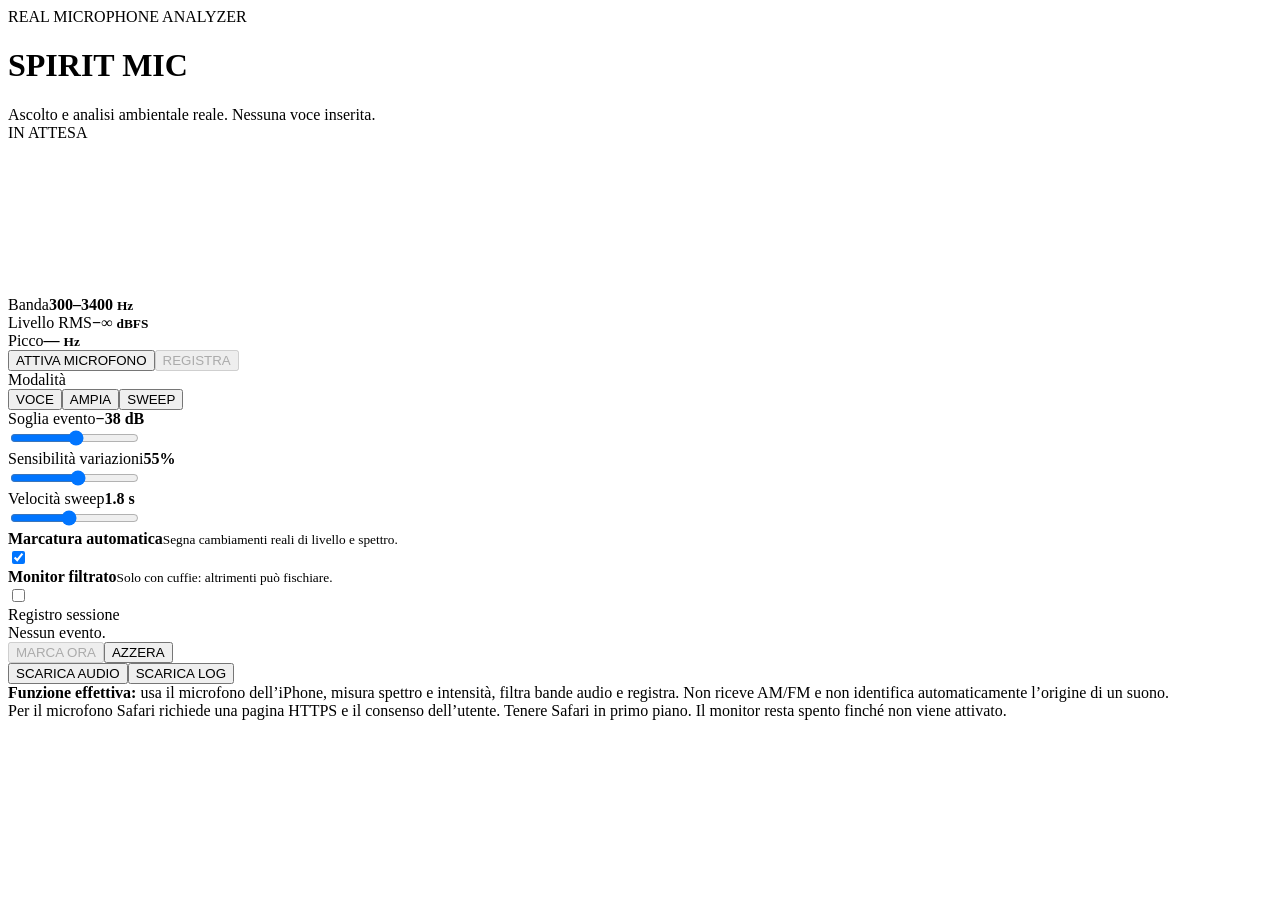
==== index.html @ 6d48c419 "Add complete MySpiritMic interface" ====
<!doctype html>
<html lang="it">
<head>
<meta charset="utf-8">
<meta name="viewport" content="width=device-width,initial-scale=1,viewport-fit=cover,user-scalable=no">
<meta name="theme-color" content="#05080c">
<meta name="apple-mobile-web-app-capable" content="yes">
<meta name="apple-mobile-web-app-status-bar-style" content="black-translucent">
<meta name="apple-mobile-web-app-title" content="MySpiritMic">
<link rel="manifest" href="manifest.webmanifest">
<title>Spirit Mic — Analisi audio reale</title>
<link rel="stylesheet" href="style.css">
</head>
<body>
<div class="app">
<header><div><div class="eyebrow">REAL MICROPHONE ANALYZER</div><h1>SPIRIT MIC</h1><div class="sub">Ascolto e analisi ambientale reale. Nessuna voce inserita.</div></div><div id="status" class="status"><span class="dot"></span><span id="statusText">IN ATTESA</span></div></header>

<section class="card">
<canvas id="spectrum"></canvas><canvas id="wave"></canvas>
<div class="hud">
<div class="metric"><span>Banda</span><strong id="band">300–3400 <small>Hz</small></strong></div>
<div class="metric"><span>Livello RMS</span><strong id="db">−∞ <small>dBFS</small></strong><div class="meter"><i id="bar"></i></div></div>
<div class="metric"><span>Picco</span><strong id="peak">— <small>Hz</small></strong></div>
</div>
<div class="buttons"><button id="start" class="btn">ATTIVA MICROFONO</button><button id="record" class="btn record" disabled>REGISTRA</button></div>
</section>

<section class="card">
<div class="title">Modalità</div>
<div id="modes" class="seg"><button data-mode="voice" class="active">VOCE</button><button data-mode="wide">AMPIA</button><button data-mode="sweep">SWEEP</button></div>
<div class="control"><div class="control-head"><span>Soglia evento</span><b id="thresholdLabel">−38 dB</b></div><input id="threshold" type="range" min="-65" max="-12" value="-38"></div>
<div class="control"><div class="control-head"><span>Sensibilità variazioni</span><b id="sensitivityLabel">55%</b></div><input id="sensitivity" type="range" min="10" max="95" value="55"></div>
<div id="sweepControl" class="control hidden"><div class="control-head"><span>Velocità sweep</span><b id="sweepLabel">1.8 s</b></div><input id="sweepSpeed" type="range" min="4" max="35" value="18"></div>
<div class="row"><div class="copy"><b>Marcatura automatica</b><small>Segna cambiamenti reali di livello e spettro.</small></div><label class="switch"><input id="autoMark" type="checkbox" checked><span class="slider"></span></label></div>
<div class="row"><div class="copy"><b>Monitor filtrato</b><small>Solo con cuffie: altrimenti può fischiare.</small></div><label class="switch"><input id="monitor" type="checkbox"><span class="slider"></span></label></div>
</section>

<section class="card">
<div class="title">Registro sessione</div><div id="events" class="events"><div class="empty">Nessun evento.</div></div>
<div class="downloads"><button id="mark" class="btn secondary" disabled>MARCA ORA</button><button id="clear" class="btn secondary">AZZERA</button></div>
<div id="downloads" class="downloads hidden"><button id="saveAudio" class="btn secondary">SCARICA AUDIO</button><button id="saveLog" class="btn secondary">SCARICA LOG</button></div>
</section>

<section class="card"><div class="note"><b>Funzione effettiva:</b> usa il microfono dell’iPhone, misura spettro e intensità, filtra bande audio e registra. Non riceve AM/FM e non identifica automaticamente l’origine di un suono.</div><div class="tech">Per il microfono Safari richiede una pagina HTTPS e il consenso dell’utente. Tenere Safari in primo piano. Il monitor resta spento finché non viene attivato.</div></section>
</div>
<script src="app.js" defer></script>
</body></html>
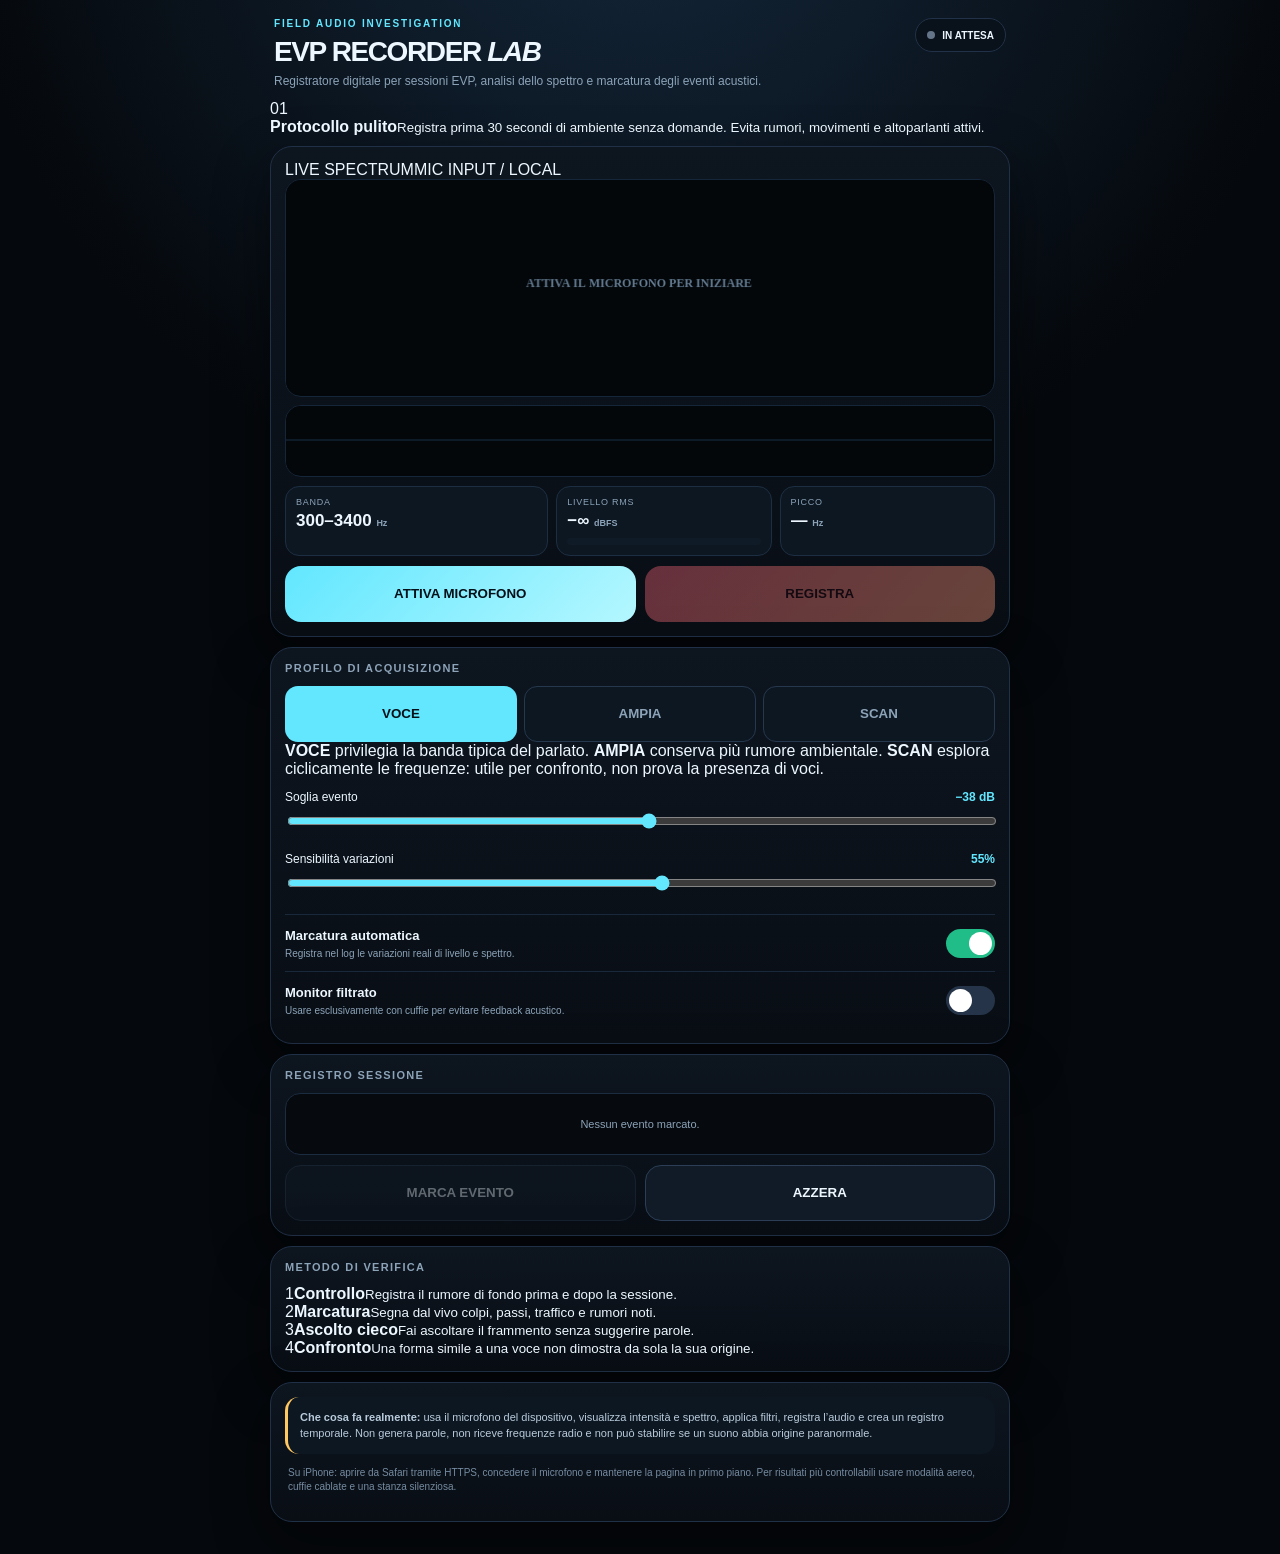
==== commit 0e0c6ae3: "Release EVP Recorder Lab v1.2" ====
--- a/index.html
+++ b/index.html
@@ -6,16 +6,24 @@
 <meta name="theme-color" content="#05080c">
 <meta name="apple-mobile-web-app-capable" content="yes">
 <meta name="apple-mobile-web-app-status-bar-style" content="black-translucent">
-<meta name="apple-mobile-web-app-title" content="MySpiritMic">
+<meta name="apple-mobile-web-app-title" content="EVP Recorder">
 <link rel="manifest" href="manifest.webmanifest">
-<title>Spirit Mic — Analisi audio reale</title>
+<title>EVP Recorder Lab — Registrazione e analisi audio</title>
 <link rel="stylesheet" href="style.css">
 </head>
 <body>
 <div class="app">
-<header><div><div class="eyebrow">REAL MICROPHONE ANALYZER</div><h1>SPIRIT MIC</h1><div class="sub">Ascolto e analisi ambientale reale. Nessuna voce inserita.</div></div><div id="status" class="status"><span class="dot"></span><span id="statusText">IN ATTESA</span></div></header>
+<header>
+  <div><div class="eyebrow">FIELD AUDIO INVESTIGATION</div><h1>EVP RECORDER <em>LAB</em></h1><div class="sub">Registratore digitale per sessioni EVP, analisi dello spettro e marcatura degli eventi acustici.</div></div>
+  <div id="status" class="status"><span class="dot"></span><span id="statusText">IN ATTESA</span></div>
+</header>
 
-<section class="card">
+<section class="protocol">
+  <span class="protocol-index">01</span><div><b>Protocollo pulito</b><small>Registra prima 30 secondi di ambiente senza domande. Evita rumori, movimenti e altoparlanti attivi.</small></div>
+</section>
+
+<section class="card recorder-card">
+<div class="screen-label"><span>LIVE SPECTRUM</span><span>MIC INPUT / LOCAL</span></div>
 <canvas id="spectrum"></canvas><canvas id="wave"></canvas>
 <div class="hud">
 <div class="metric"><span>Banda</span><strong id="band">300–3400 <small>Hz</small></strong></div>
@@ -26,22 +34,33 @@
 </section>
 
 <section class="card">
-<div class="title">Modalità</div>
-<div id="modes" class="seg"><button data-mode="voice" class="active">VOCE</button><button data-mode="wide">AMPIA</button><button data-mode="sweep">SWEEP</button></div>
+<div class="title">Profilo di acquisizione</div>
+<div id="modes" class="seg"><button data-mode="voice" class="active">VOCE</button><button data-mode="wide">AMPIA</button><button data-mode="sweep">SCAN</button></div>
+<div class="mode-help"><b>VOCE</b> privilegia la banda tipica del parlato. <b>AMPIA</b> conserva più rumore ambientale. <b>SCAN</b> esplora ciclicamente le frequenze: utile per confronto, non prova la presenza di voci.</div>
 <div class="control"><div class="control-head"><span>Soglia evento</span><b id="thresholdLabel">−38 dB</b></div><input id="threshold" type="range" min="-65" max="-12" value="-38"></div>
 <div class="control"><div class="control-head"><span>Sensibilità variazioni</span><b id="sensitivityLabel">55%</b></div><input id="sensitivity" type="range" min="10" max="95" value="55"></div>
-<div id="sweepControl" class="control hidden"><div class="control-head"><span>Velocità sweep</span><b id="sweepLabel">1.8 s</b></div><input id="sweepSpeed" type="range" min="4" max="35" value="18"></div>
-<div class="row"><div class="copy"><b>Marcatura automatica</b><small>Segna cambiamenti reali di livello e spettro.</small></div><label class="switch"><input id="autoMark" type="checkbox" checked><span class="slider"></span></label></div>
-<div class="row"><div class="copy"><b>Monitor filtrato</b><small>Solo con cuffie: altrimenti può fischiare.</small></div><label class="switch"><input id="monitor" type="checkbox"><span class="slider"></span></label></div>
+<div id="sweepControl" class="control hidden"><div class="control-head"><span>Velocità scan</span><b id="sweepLabel">1.8 s</b></div><input id="sweepSpeed" type="range" min="4" max="35" value="18"></div>
+<div class="row"><div class="copy"><b>Marcatura automatica</b><small>Registra nel log le variazioni reali di livello e spettro.</small></div><label class="switch"><input id="autoMark" type="checkbox" checked><span class="slider"></span></label></div>
+<div class="row"><div class="copy"><b>Monitor filtrato</b><small>Usare esclusivamente con cuffie per evitare feedback acustico.</small></div><label class="switch"><input id="monitor" type="checkbox"><span class="slider"></span></label></div>
 </section>
 
 <section class="card">
-<div class="title">Registro sessione</div><div id="events" class="events"><div class="empty">Nessun evento.</div></div>
-<div class="downloads"><button id="mark" class="btn secondary" disabled>MARCA ORA</button><button id="clear" class="btn secondary">AZZERA</button></div>
-<div id="downloads" class="downloads hidden"><button id="saveAudio" class="btn secondary">SCARICA AUDIO</button><button id="saveLog" class="btn secondary">SCARICA LOG</button></div>
+<div class="title">Registro sessione</div><div id="events" class="events"><div class="empty">Nessun evento marcato.</div></div>
+<div class="downloads"><button id="mark" class="btn secondary" disabled>MARCA EVENTO</button><button id="clear" class="btn secondary">AZZERA</button></div>
+<div id="downloads" class="downloads hidden"><button id="saveAudio" class="btn secondary">SALVA AUDIO</button><button id="saveLog" class="btn secondary">SALVA LOG</button></div>
 </section>
 
-<section class="card"><div class="note"><b>Funzione effettiva:</b> usa il microfono dell’iPhone, misura spettro e intensità, filtra bande audio e registra. Non riceve AM/FM e non identifica automaticamente l’origine di un suono.</div><div class="tech">Per il microfono Safari richiede una pagina HTTPS e il consenso dell’utente. Tenere Safari in primo piano. Il monitor resta spento finché non viene attivato.</div></section>
+<section class="card method-card">
+<div class="title">Metodo di verifica</div>
+<div class="method-grid">
+<div><span>1</span><b>Controllo</b><small>Registra il rumore di fondo prima e dopo la sessione.</small></div>
+<div><span>2</span><b>Marcatura</b><small>Segna dal vivo colpi, passi, traffico e rumori noti.</small></div>
+<div><span>3</span><b>Ascolto cieco</b><small>Fai ascoltare il frammento senza suggerire parole.</small></div>
+<div><span>4</span><b>Confronto</b><small>Una forma simile a una voce non dimostra da sola la sua origine.</small></div>
+</div>
+</section>
+
+<section class="card disclaimer"><div class="note"><b>Che cosa fa realmente:</b> usa il microfono del dispositivo, visualizza intensità e spettro, applica filtri, registra l’audio e crea un registro temporale. Non genera parole, non riceve frequenze radio e non può stabilire se un suono abbia origine paranormale.</div><div class="tech">Su iPhone: aprire da Safari tramite HTTPS, concedere il microfono e mantenere la pagina in primo piano. Per risultati più controllabili usare modalità aereo, cuffie cablate e una stanza silenziosa.</div></section>
 </div>
 <script src="app.js" defer></script>
-</body></html>
+</body></html>
--- a/style.css
+++ b/style.css
@@ -0,0 +1,3 @@
+:root{--bg:#05080c;--panel:#0c131c;--line:#213147;--text:#edf7ff;--muted:#8ca3b8;--cyan:#62e7ff;--green:#69ffb4;--red:#ff657a;--amber:#ffc861}
+*{box-sizing:border-box;-webkit-tap-highlight-color:transparent}html,body{margin:0;min-height:100%;background:radial-gradient(circle at 50% -10%,#14283c 0,transparent 38%),var(--bg);color:var(--text);font-family:-apple-system,BlinkMacSystemFont,"SF Pro Display","Segoe UI",sans-serif}body{padding:env(safe-area-inset-top) 14px calc(22px + env(safe-area-inset-bottom))}.app{max-width:740px;margin:auto}header{display:flex;justify-content:space-between;gap:12px;padding:18px 4px 10px}.eyebrow{font-size:10px;letter-spacing:.18em;color:var(--cyan);font-weight:900}h1{font-size:28px;letter-spacing:-.05em;margin:7px 0 5px}.sub{font-size:12px;color:var(--muted);line-height:1.4}.status{height:34px;padding:0 11px;border:1px solid var(--line);background:#09111a;border-radius:999px;display:flex;align-items:center;gap:7px;font-size:10px;font-weight:900;white-space:nowrap}.dot{width:8px;height:8px;border-radius:50%;background:#64758a}.status.live .dot{background:var(--green);box-shadow:0 0 14px var(--green)}.status.rec .dot{background:var(--red);box-shadow:0 0 14px var(--red)}.card{margin:10px 0;padding:14px;border:1px solid #203047;border-radius:22px;background:linear-gradient(180deg,#0d151f,#090e15);box-shadow:0 20px 55px #0007}canvas{width:100%;display:block;background:#03070a;border:1px solid #16263a;border-radius:16px}#spectrum{height:218px}#wave{height:72px;margin-top:8px}.hud{display:grid;grid-template-columns:1.1fr .9fr .9fr;gap:8px;margin-top:9px}.metric{background:#0d1722;border:1px solid #1d2e43;border-radius:14px;padding:10px;min-width:0}.metric span{font-size:9px;color:var(--muted);letter-spacing:.08em;text-transform:uppercase;display:block}.metric strong{font-size:17px;display:block;margin-top:4px;white-space:nowrap;overflow:hidden;text-overflow:ellipsis}.metric small{font-size:9px;color:var(--muted)}.meter{height:7px;background:#101b28;border-radius:99px;overflow:hidden;margin-top:7px}.meter i{display:block;height:100%;width:0;background:linear-gradient(90deg,var(--cyan),var(--green),var(--amber),var(--red))}.buttons,.downloads{display:grid;grid-template-columns:1fr 1fr;gap:9px;margin-top:10px}.btn{min-height:56px;border:0;border-radius:16px;padding:14px 8px;font-weight:900;background:linear-gradient(135deg,var(--cyan),#b4f7ff);color:#031019}.btn.secondary{background:#111b28;color:var(--text);border:1px solid #2b3e55}.btn.record{background:linear-gradient(135deg,#ff657a,#ff9c78);color:#25030a}.btn.stop{background:#1a1118;color:#ff9caf;border:1px solid #5a303b}.btn:disabled{opacity:.38}.title{font-size:11px;color:var(--muted);font-weight:900;letter-spacing:.12em;text-transform:uppercase;margin-bottom:12px}.seg{display:grid;grid-template-columns:repeat(3,1fr);gap:7px}.seg button{min-height:56px;padding:11px 4px;border-radius:13px;border:1px solid #25384d;background:#0d1722;color:var(--muted);font-weight:900}.seg button.active{background:var(--cyan);color:#031019;border-color:transparent}.control{margin:12px 0}.control-head{display:flex;justify-content:space-between;font-size:12px}.control-head b{color:var(--cyan)}input[type=range]{width:100%;height:30px;accent-color:var(--cyan)}.row{display:flex;justify-content:space-between;gap:12px;align-items:center;padding:11px 0;border-top:1px solid #19283a}.copy b{font-size:13px}.copy small{display:block;color:var(--muted);font-size:10px;line-height:1.35;margin-top:3px}.switch{position:relative;width:49px;height:29px;flex:none}.switch input{opacity:0}.slider{position:absolute;inset:0;background:#253449;border-radius:99px}.slider:before{content:"";position:absolute;width:23px;height:23px;left:3px;top:3px;background:white;border-radius:50%;transition:.2s}.switch input:checked+.slider{background:#21bd88}.switch input:checked+.slider:before{transform:translateX(20px)}.events{max-height:240px;overflow:auto;border:1px solid #1b2b40;border-radius:15px;background:#060a0f}.event{display:grid;grid-template-columns:58px 1fr auto;gap:8px;padding:10px;border-bottom:1px solid #142136;align-items:center;font-size:11px}.event time{color:var(--cyan);font-variant-numeric:tabular-nums}.event small{color:var(--muted)}.badge{font-size:9px;background:#1a293b;color:var(--amber);padding:4px 6px;border-radius:99px}.empty{text-align:center;color:var(--muted);padding:24px;font-size:11px}.note{font-size:11px;color:#b9cbdb;line-height:1.5;background:#0d1722;border-left:3px solid var(--amber);padding:12px;border-radius:14px}.tech{font-size:10px;color:#758ba1;line-height:1.45;margin:12px 3px}.hidden{display:none!important}
+@media(max-width:390px){.hud{grid-template-columns:1fr 1fr}.metric:first-child{grid-column:1/-1}#spectrum{height:190px}}
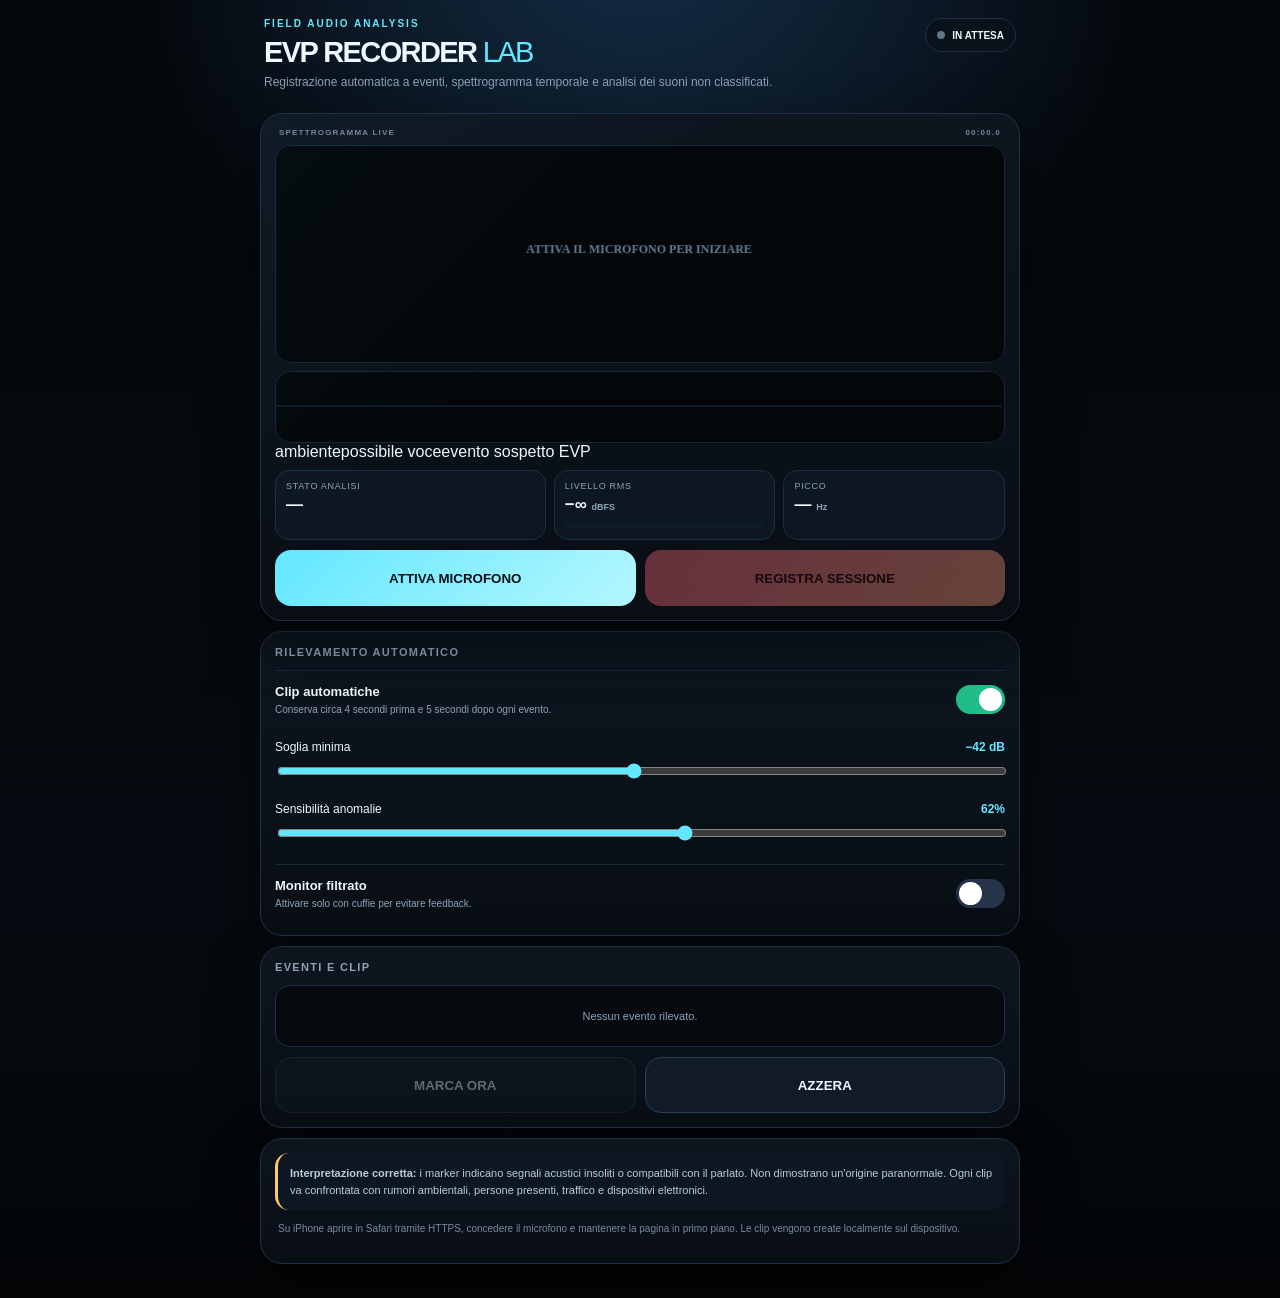
==== commit 5d278e13: "Add EVP spectrogram markers and automatic event clips" ====
--- a/index.html
+++ b/index.html
@@ -3,64 +3,56 @@
 <head>
 <meta charset="utf-8">
 <meta name="viewport" content="width=device-width,initial-scale=1,viewport-fit=cover,user-scalable=no">
-<meta name="theme-color" content="#05080c">
+<meta name="theme-color" content="#071018">
 <meta name="apple-mobile-web-app-capable" content="yes">
 <meta name="apple-mobile-web-app-status-bar-style" content="black-translucent">
 <meta name="apple-mobile-web-app-title" content="EVP Recorder">
 <link rel="manifest" href="manifest.webmanifest">
-<title>EVP Recorder Lab — Registrazione e analisi audio</title>
+<title>EVP Recorder Lab</title>
 <link rel="stylesheet" href="style.css">
 </head>
 <body>
 <div class="app">
 <header>
-  <div><div class="eyebrow">FIELD AUDIO INVESTIGATION</div><h1>EVP RECORDER <em>LAB</em></h1><div class="sub">Registratore digitale per sessioni EVP, analisi dello spettro e marcatura degli eventi acustici.</div></div>
+  <div><div class="eyebrow">FIELD AUDIO ANALYSIS</div><h1>EVP RECORDER <em>LAB</em></h1><div class="sub">Registrazione automatica a eventi, spettrogramma temporale e analisi dei suoni non classificati.</div></div>
   <div id="status" class="status"><span class="dot"></span><span id="statusText">IN ATTESA</span></div>
 </header>
 
-<section class="protocol">
-  <span class="protocol-index">01</span><div><b>Protocollo pulito</b><small>Registra prima 30 secondi di ambiente senza domande. Evita rumori, movimenti e altoparlanti attivi.</small></div>
-</section>
-
 <section class="card recorder-card">
-<div class="screen-label"><span>LIVE SPECTRUM</span><span>MIC INPUT / LOCAL</span></div>
-<canvas id="spectrum"></canvas><canvas id="wave"></canvas>
-<div class="hud">
-<div class="metric"><span>Banda</span><strong id="band">300–3400 <small>Hz</small></strong></div>
-<div class="metric"><span>Livello RMS</span><strong id="db">−∞ <small>dBFS</small></strong><div class="meter"><i id="bar"></i></div></div>
-<div class="metric"><span>Picco</span><strong id="peak">— <small>Hz</small></strong></div>
-</div>
-<div class="buttons"><button id="start" class="btn">ATTIVA MICROFONO</button><button id="record" class="btn record" disabled>REGISTRA</button></div>
+  <div class="screen-label"><span>SPETTROGRAMMA LIVE</span><span id="elapsed">00:00.0</span></div>
+  <div class="spectrogram-wrap">
+    <canvas id="spectrum" aria-label="Spettrogramma in tempo reale"></canvas>
+    <div id="markerLayer" class="marker-layer" aria-hidden="true"></div>
+  </div>
+  <canvas id="wave" aria-label="Forma d'onda"></canvas>
+  <div class="legend"><span><i class="normal"></i>ambiente</span><span><i class="voice"></i>possibile voce</span><span><i class="anomaly"></i>evento sospetto EVP</span></div>
+  <div class="hud">
+    <div class="metric"><span>Stato analisi</span><strong id="analysisState">—</strong></div>
+    <div class="metric"><span>Livello RMS</span><strong id="db">−∞ <small>dBFS</small></strong><div class="meter"><i id="bar"></i></div></div>
+    <div class="metric"><span>Picco</span><strong id="peak">— <small>Hz</small></strong></div>
+  </div>
+  <div class="buttons"><button id="start" class="btn">ATTIVA MICROFONO</button><button id="record" class="btn record" disabled>REGISTRA SESSIONE</button></div>
 </section>
 
 <section class="card">
-<div class="title">Profilo di acquisizione</div>
-<div id="modes" class="seg"><button data-mode="voice" class="active">VOCE</button><button data-mode="wide">AMPIA</button><button data-mode="sweep">SCAN</button></div>
-<div class="mode-help"><b>VOCE</b> privilegia la banda tipica del parlato. <b>AMPIA</b> conserva più rumore ambientale. <b>SCAN</b> esplora ciclicamente le frequenze: utile per confronto, non prova la presenza di voci.</div>
-<div class="control"><div class="control-head"><span>Soglia evento</span><b id="thresholdLabel">−38 dB</b></div><input id="threshold" type="range" min="-65" max="-12" value="-38"></div>
-<div class="control"><div class="control-head"><span>Sensibilità variazioni</span><b id="sensitivityLabel">55%</b></div><input id="sensitivity" type="range" min="10" max="95" value="55"></div>
-<div id="sweepControl" class="control hidden"><div class="control-head"><span>Velocità scan</span><b id="sweepLabel">1.8 s</b></div><input id="sweepSpeed" type="range" min="4" max="35" value="18"></div>
-<div class="row"><div class="copy"><b>Marcatura automatica</b><small>Registra nel log le variazioni reali di livello e spettro.</small></div><label class="switch"><input id="autoMark" type="checkbox" checked><span class="slider"></span></label></div>
-<div class="row"><div class="copy"><b>Monitor filtrato</b><small>Usare esclusivamente con cuffie per evitare feedback acustico.</small></div><label class="switch"><input id="monitor" type="checkbox"><span class="slider"></span></label></div>
+  <div class="title">Rilevamento automatico</div>
+  <div class="row"><div class="copy"><b>Clip automatiche</b><small>Conserva circa 4 secondi prima e 5 secondi dopo ogni evento.</small></div><label class="switch"><input id="autoClip" type="checkbox" checked><span class="slider"></span></label></div>
+  <div class="control"><div class="control-head"><span>Soglia minima</span><b id="thresholdLabel">−42 dB</b></div><input id="threshold" type="range" min="-65" max="-18" value="-42"></div>
+  <div class="control"><div class="control-head"><span>Sensibilità anomalie</span><b id="sensitivityLabel">62%</b></div><input id="sensitivity" type="range" min="20" max="95" value="62"></div>
+  <div class="row"><div class="copy"><b>Monitor filtrato</b><small>Attivare solo con cuffie per evitare feedback.</small></div><label class="switch"><input id="monitor" type="checkbox"><span class="slider"></span></label></div>
 </section>
 
 <section class="card">
-<div class="title">Registro sessione</div><div id="events" class="events"><div class="empty">Nessun evento marcato.</div></div>
-<div class="downloads"><button id="mark" class="btn secondary" disabled>MARCA EVENTO</button><button id="clear" class="btn secondary">AZZERA</button></div>
-<div id="downloads" class="downloads hidden"><button id="saveAudio" class="btn secondary">SALVA AUDIO</button><button id="saveLog" class="btn secondary">SALVA LOG</button></div>
+  <div class="title">Eventi e clip</div>
+  <div id="events" class="events"><div class="empty">Nessun evento rilevato.</div></div>
+  <div class="downloads"><button id="mark" class="btn secondary" disabled>MARCA ORA</button><button id="clear" class="btn secondary">AZZERA</button></div>
+  <div id="downloads" class="downloads hidden"><button id="saveAudio" class="btn secondary">SALVA SESSIONE</button><button id="saveLog" class="btn secondary">SALVA LOG</button></div>
 </section>
 
-<section class="card method-card">
-<div class="title">Metodo di verifica</div>
-<div class="method-grid">
-<div><span>1</span><b>Controllo</b><small>Registra il rumore di fondo prima e dopo la sessione.</small></div>
-<div><span>2</span><b>Marcatura</b><small>Segna dal vivo colpi, passi, traffico e rumori noti.</small></div>
-<div><span>3</span><b>Ascolto cieco</b><small>Fai ascoltare il frammento senza suggerire parole.</small></div>
-<div><span>4</span><b>Confronto</b><small>Una forma simile a una voce non dimostra da sola la sua origine.</small></div>
-</div>
+<section class="card disclaimer">
+  <div class="note"><b>Interpretazione corretta:</b> i marker indicano segnali acustici insoliti o compatibili con il parlato. Non dimostrano un'origine paranormale. Ogni clip va confrontata con rumori ambientali, persone presenti, traffico e dispositivi elettronici.</div>
+  <div class="tech">Su iPhone aprire in Safari tramite HTTPS, concedere il microfono e mantenere la pagina in primo piano. Le clip vengono create localmente sul dispositivo.</div>
 </section>
-
-<section class="card disclaimer"><div class="note"><b>Che cosa fa realmente:</b> usa il microfono del dispositivo, visualizza intensità e spettro, applica filtri, registra l’audio e crea un registro temporale. Non genera parole, non riceve frequenze radio e non può stabilire se un suono abbia origine paranormale.</div><div class="tech">Su iPhone: aprire da Safari tramite HTTPS, concedere il microfono e mantenere la pagina in primo piano. Per risultati più controllabili usare modalità aereo, cuffie cablate e una stanza silenziosa.</div></section>
 </div>
 <script src="app.js" defer></script>
 </body></html>
--- a/style.css
+++ b/style.css
@@ -1,3 +1,4 @@
-:root{--bg:#05080c;--panel:#0c131c;--line:#213147;--text:#edf7ff;--muted:#8ca3b8;--cyan:#62e7ff;--green:#69ffb4;--red:#ff657a;--amber:#ffc861}
-*{box-sizing:border-box;-webkit-tap-highlight-color:transparent}html,body{margin:0;min-height:100%;background:radial-gradient(circle at 50% -10%,#14283c 0,transparent 38%),var(--bg);color:var(--text);font-family:-apple-system,BlinkMacSystemFont,"SF Pro Display","Segoe UI",sans-serif}body{padding:env(safe-area-inset-top) 14px calc(22px + env(safe-area-inset-bottom))}.app{max-width:740px;margin:auto}header{display:flex;justify-content:space-between;gap:12px;padding:18px 4px 10px}.eyebrow{font-size:10px;letter-spacing:.18em;color:var(--cyan);font-weight:900}h1{font-size:28px;letter-spacing:-.05em;margin:7px 0 5px}.sub{font-size:12px;color:var(--muted);line-height:1.4}.status{height:34px;padding:0 11px;border:1px solid var(--line);background:#09111a;border-radius:999px;display:flex;align-items:center;gap:7px;font-size:10px;font-weight:900;white-space:nowrap}.dot{width:8px;height:8px;border-radius:50%;background:#64758a}.status.live .dot{background:var(--green);box-shadow:0 0 14px var(--green)}.status.rec .dot{background:var(--red);box-shadow:0 0 14px var(--red)}.card{margin:10px 0;padding:14px;border:1px solid #203047;border-radius:22px;background:linear-gradient(180deg,#0d151f,#090e15);box-shadow:0 20px 55px #0007}canvas{width:100%;display:block;background:#03070a;border:1px solid #16263a;border-radius:16px}#spectrum{height:218px}#wave{height:72px;margin-top:8px}.hud{display:grid;grid-template-columns:1.1fr .9fr .9fr;gap:8px;margin-top:9px}.metric{background:#0d1722;border:1px solid #1d2e43;border-radius:14px;padding:10px;min-width:0}.metric span{font-size:9px;color:var(--muted);letter-spacing:.08em;text-transform:uppercase;display:block}.metric strong{font-size:17px;display:block;margin-top:4px;white-space:nowrap;overflow:hidden;text-overflow:ellipsis}.metric small{font-size:9px;color:var(--muted)}.meter{height:7px;background:#101b28;border-radius:99px;overflow:hidden;margin-top:7px}.meter i{display:block;height:100%;width:0;background:linear-gradient(90deg,var(--cyan),var(--green),var(--amber),var(--red))}.buttons,.downloads{display:grid;grid-template-columns:1fr 1fr;gap:9px;margin-top:10px}.btn{min-height:56px;border:0;border-radius:16px;padding:14px 8px;font-weight:900;background:linear-gradient(135deg,var(--cyan),#b4f7ff);color:#031019}.btn.secondary{background:#111b28;color:var(--text);border:1px solid #2b3e55}.btn.record{background:linear-gradient(135deg,#ff657a,#ff9c78);color:#25030a}.btn.stop{background:#1a1118;color:#ff9caf;border:1px solid #5a303b}.btn:disabled{opacity:.38}.title{font-size:11px;color:var(--muted);font-weight:900;letter-spacing:.12em;text-transform:uppercase;margin-bottom:12px}.seg{display:grid;grid-template-columns:repeat(3,1fr);gap:7px}.seg button{min-height:56px;padding:11px 4px;border-radius:13px;border:1px solid #25384d;background:#0d1722;color:var(--muted);font-weight:900}.seg button.active{background:var(--cyan);color:#031019;border-color:transparent}.control{margin:12px 0}.control-head{display:flex;justify-content:space-between;font-size:12px}.control-head b{color:var(--cyan)}input[type=range]{width:100%;height:30px;accent-color:var(--cyan)}.row{display:flex;justify-content:space-between;gap:12px;align-items:center;padding:11px 0;border-top:1px solid #19283a}.copy b{font-size:13px}.copy small{display:block;color:var(--muted);font-size:10px;line-height:1.35;margin-top:3px}.switch{position:relative;width:49px;height:29px;flex:none}.switch input{opacity:0}.slider{position:absolute;inset:0;background:#253449;border-radius:99px}.slider:before{content:"";position:absolute;width:23px;height:23px;left:3px;top:3px;background:white;border-radius:50%;transition:.2s}.switch input:checked+.slider{background:#21bd88}.switch input:checked+.slider:before{transform:translateX(20px)}.events{max-height:240px;overflow:auto;border:1px solid #1b2b40;border-radius:15px;background:#060a0f}.event{display:grid;grid-template-columns:58px 1fr auto;gap:8px;padding:10px;border-bottom:1px solid #142136;align-items:center;font-size:11px}.event time{color:var(--cyan);font-variant-numeric:tabular-nums}.event small{color:var(--muted)}.badge{font-size:9px;background:#1a293b;color:var(--amber);padding:4px 6px;border-radius:99px}.empty{text-align:center;color:var(--muted);padding:24px;font-size:11px}.note{font-size:11px;color:#b9cbdb;line-height:1.5;background:#0d1722;border-left:3px solid var(--amber);padding:12px;border-radius:14px}.tech{font-size:10px;color:#758ba1;line-height:1.45;margin:12px 3px}.hidden{display:none!important}
-@media(max-width:390px){.hud{grid-template-columns:1fr 1fr}.metric:first-child{grid-column:1/-1}#spectrum{height:190px}}
+:root{--bg:#04070b;--panel:#0b121b;--line:#203047;--text:#edf7ff;--muted:#8ca3b8;--cyan:#62e7ff;--green:#69ffb4;--red:#ff657a;--amber:#ffc861}
+*{box-sizing:border-box;-webkit-tap-highlight-color:transparent}html,body{margin:0;min-height:100%;background:radial-gradient(circle at 50% -8%,#15304a 0,transparent 34%),linear-gradient(180deg,#04070b,#070b11 70%,#030507);color:var(--text);font-family:-apple-system,BlinkMacSystemFont,"SF Pro Display","Segoe UI",sans-serif}body{padding:env(safe-area-inset-top) 14px calc(24px + env(safe-area-inset-bottom))}.app{max-width:760px;margin:auto}header{display:flex;justify-content:space-between;gap:12px;padding:18px 4px 12px}.eyebrow{font-size:10px;letter-spacing:.2em;color:var(--cyan);font-weight:900}h1{font-size:29px;letter-spacing:-.055em;margin:7px 0 5px}h1 em{font-style:normal;color:var(--cyan);font-weight:400}.sub{font-size:12px;color:var(--muted);line-height:1.45;max-width:520px}.status{height:34px;padding:0 11px;border:1px solid var(--line);background:#09111a;border-radius:999px;display:flex;align-items:center;gap:7px;font-size:10px;font-weight:900;white-space:nowrap}.dot{width:8px;height:8px;border-radius:50%;background:#64758a}.status.live .dot{background:var(--green);box-shadow:0 0 14px var(--green)}.status.rec .dot{background:var(--red);box-shadow:0 0 14px var(--red)}.protocol{display:grid;grid-template-columns:42px 1fr;gap:10px;align-items:center;margin:4px 0 11px;padding:10px 13px;border:1px solid #25374d;border-radius:17px;background:linear-gradient(90deg,#111a25,#0b1119)}.protocol-index{font-size:23px;color:var(--amber);font-weight:300}.protocol b{font-size:12px}.protocol small{display:block;color:var(--muted);font-size:10px;line-height:1.45;margin-top:2px}.card{margin:10px 0;padding:14px;border:1px solid #203047;border-radius:22px;background:linear-gradient(180deg,#0d151f,#090e15);box-shadow:0 20px 55px #0007}.recorder-card{position:relative;overflow:hidden}.recorder-card:before{content:"";position:absolute;inset:0;background:linear-gradient(135deg,#62e7ff08,transparent 40%);pointer-events:none}.screen-label{display:flex;justify-content:space-between;color:#70879d;font-size:8px;letter-spacing:.15em;font-weight:800;margin:0 4px 8px}canvas{width:100%;display:block;background:#03070a;border:1px solid #16263a;border-radius:16px}#spectrum{height:218px}#wave{height:72px;margin-top:8px}.hud{display:grid;grid-template-columns:1.1fr .9fr .9fr;gap:8px;margin-top:9px}.metric{background:#0d1722;border:1px solid #1d2e43;border-radius:14px;padding:10px;min-width:0}.metric span{font-size:9px;color:var(--muted);letter-spacing:.08em;text-transform:uppercase;display:block}.metric strong{font-size:17px;display:block;margin-top:4px;white-space:nowrap;overflow:hidden;text-overflow:ellipsis}.metric small{font-size:9px;color:var(--muted)}.meter{height:7px;background:#101b28;border-radius:99px;overflow:hidden;margin-top:7px}.meter i{display:block;height:100%;width:0;background:linear-gradient(90deg,var(--cyan),var(--green),var(--amber),var(--red))}.buttons,.downloads{display:grid;grid-template-columns:1fr 1fr;gap:9px;margin-top:10px}.btn{min-height:56px;border:0;border-radius:16px;padding:14px 8px;font-weight:900;background:linear-gradient(135deg,var(--cyan),#b4f7ff);color:#031019;touch-action:manipulation}.btn.secondary{background:#111b28;color:var(--text);border:1px solid #2b3e55}.btn.record{background:linear-gradient(135deg,#ff657a,#ff9c78);color:#25030a}.btn.stop{background:#1a1118;color:#ff9caf;border:1px solid #5a303b}.btn:disabled{opacity:.38}.title{font-size:11px;color:var(--muted);font-weight:900;letter-spacing:.12em;text-transform:uppercase;margin-bottom:12px}.seg{display:grid;grid-template-columns:repeat(3,1fr);gap:7px}.seg button{min-height:56px;padding:11px 4px;border-radius:13px;border:1px solid #25384d;background:#0d1722;color:var(--muted);font-weight:900;touch-action:manipulation}.seg button.active{background:var(--cyan);color:#031019;border-color:transparent}.mode-help{font-size:10px;color:#7890a7;line-height:1.5;padding:10px 2px 2px}.mode-help b{color:#c3d3e1}.control{margin:12px 0}.control-head{display:flex;justify-content:space-between;font-size:12px}.control-head b{color:var(--cyan)}input[type=range]{width:100%;height:30px;accent-color:var(--cyan)}.row{display:flex;justify-content:space-between;gap:12px;align-items:center;padding:11px 0;border-top:1px solid #19283a}.copy b{font-size:13px}.copy small{display:block;color:var(--muted);font-size:10px;line-height:1.35;margin-top:3px}.switch{position:relative;width:49px;height:29px;flex:none}.switch input{opacity:0}.slider{position:absolute;inset:0;background:#253449;border-radius:99px}.slider:before{content:"";position:absolute;width:23px;height:23px;left:3px;top:3px;background:white;border-radius:50%;transition:.2s}.switch input:checked+.slider{background:#21bd88}.switch input:checked+.slider:before{transform:translateX(20px)}.events{max-height:240px;overflow:auto;border:1px solid #1b2b40;border-radius:15px;background:#060a0f}.event{display:grid;grid-template-columns:58px 1fr auto;gap:8px;padding:10px;border-bottom:1px solid #142136;align-items:center;font-size:11px}.event time{color:var(--cyan);font-variant-numeric:tabular-nums}.event small{color:var(--muted)}.badge{font-size:9px;background:#1a293b;color:var(--amber);padding:4px 6px;border-radius:99px}.empty{text-align:center;color:var(--muted);padding:24px;font-size:11px}.method-grid{display:grid;grid-template-columns:1fr 1fr;gap:8px}.method-grid>div{padding:11px;border:1px solid #1d2d41;background:#0a1119;border-radius:15px}.method-grid span{display:inline-grid;place-items:center;width:25px;height:25px;border-radius:50%;background:#142436;color:var(--cyan);font-size:10px;font-weight:900;margin-right:7px}.method-grid b{font-size:12px}.method-grid small{display:block;color:var(--muted);font-size:10px;line-height:1.4;margin-top:7px}.note{font-size:11px;color:#b9cbdb;line-height:1.5;background:#0d1722;border-left:3px solid var(--amber);padding:12px;border-radius:14px}.tech{font-size:10px;color:#758ba1;line-height:1.45;margin:12px 3px}.hidden{display:none!important}
+@media(max-width:520px){header{align-items:flex-start}.status{margin-top:4px}.method-grid{grid-template-columns:1fr}.hud{grid-template-columns:1fr 1fr}.metric:first-child{grid-column:1/-1}#spectrum{height:194px}}
+@media(max-width:370px){h1{font-size:25px}.status{font-size:8px;padding:0 8px}.card{padding:12px}.buttons,.downloads{gap:7px}}
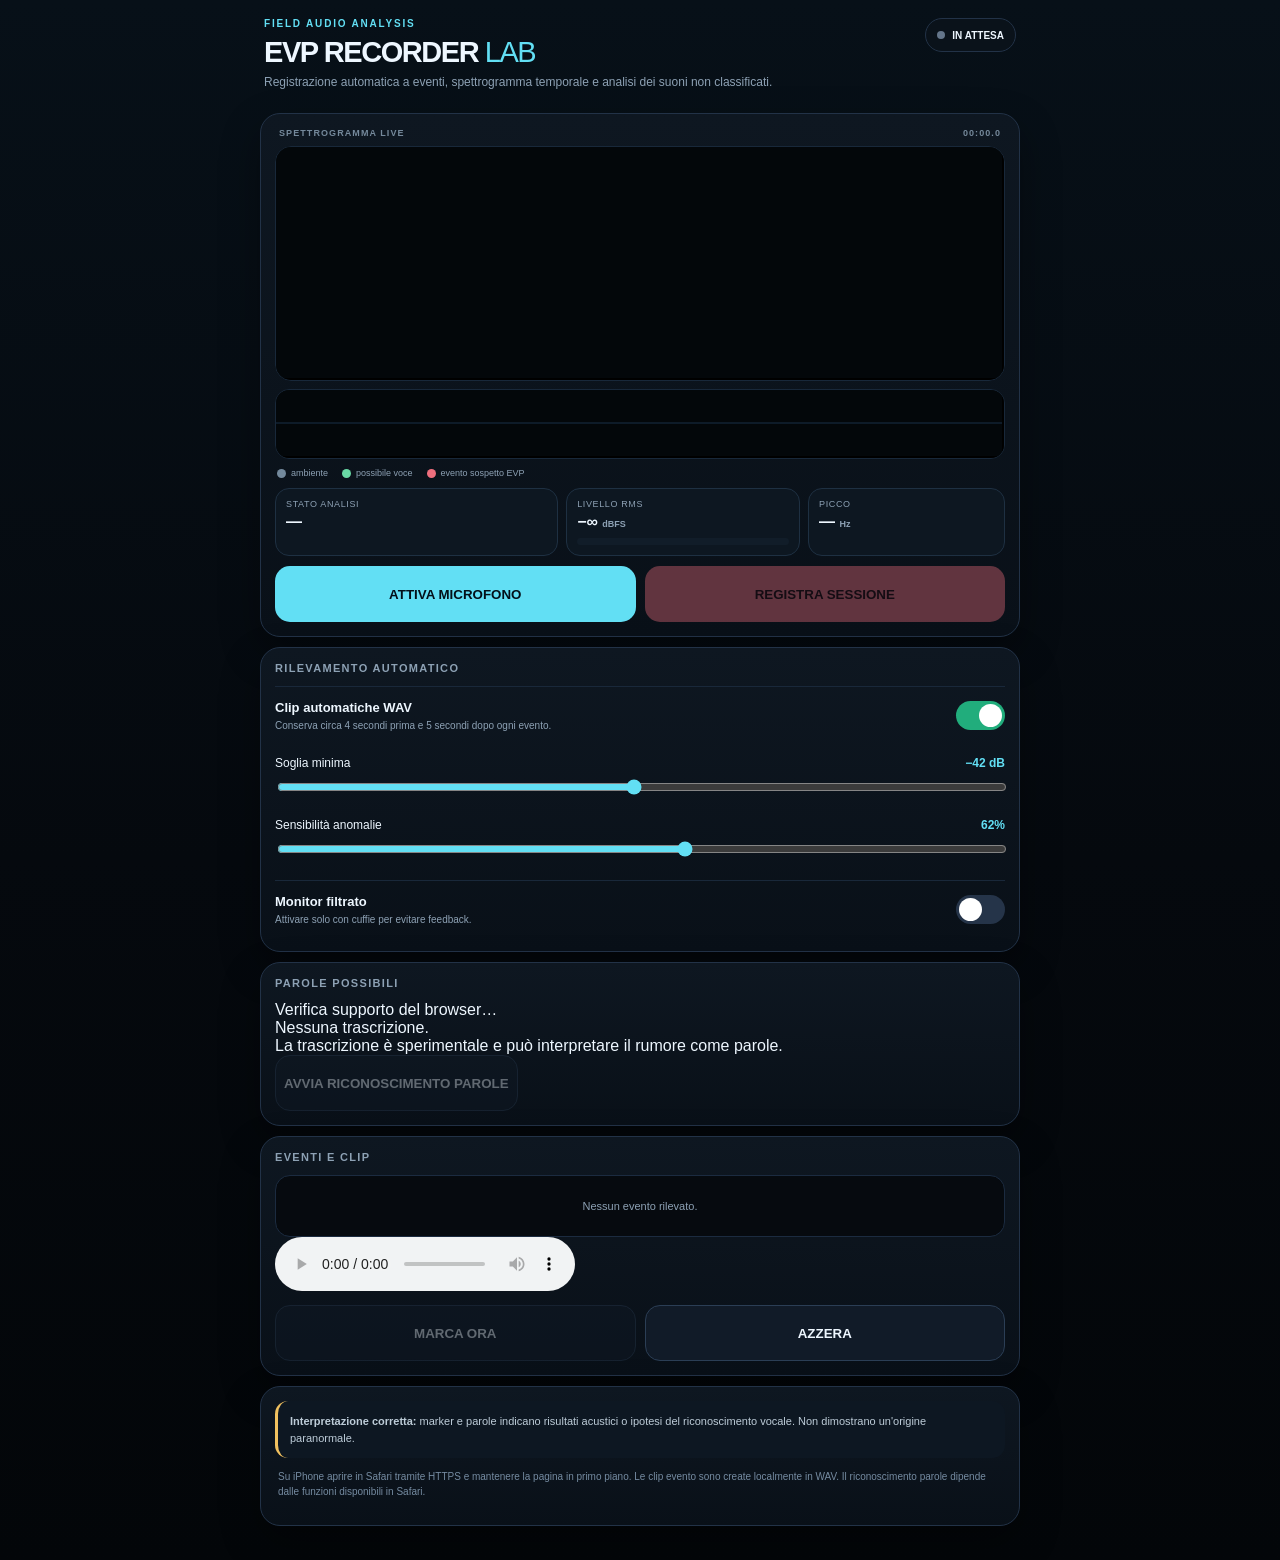
==== commit 4cf031bf: "Fix iPhone clip playback and add experimental transcription UI" ====
--- a/index.html
+++ b/index.html
@@ -9,50 +9,38 @@
 <meta name="apple-mobile-web-app-title" content="EVP Recorder">
 <link rel="manifest" href="manifest.webmanifest">
 <title>EVP Recorder Lab</title>
-<link rel="stylesheet" href="style.css">
+<link rel="stylesheet" href="style.css?v=2.1">
 </head>
 <body>
 <div class="app">
-<header>
-  <div><div class="eyebrow">FIELD AUDIO ANALYSIS</div><h1>EVP RECORDER <em>LAB</em></h1><div class="sub">Registrazione automatica a eventi, spettrogramma temporale e analisi dei suoni non classificati.</div></div>
-  <div id="status" class="status"><span class="dot"></span><span id="statusText">IN ATTESA</span></div>
-</header>
-
+<header><div><div class="eyebrow">FIELD AUDIO ANALYSIS</div><h1>EVP RECORDER <em>LAB</em></h1><div class="sub">Registrazione automatica a eventi, spettrogramma temporale e analisi dei suoni non classificati.</div></div><div id="status" class="status"><span class="dot"></span><span id="statusText">IN ATTESA</span></div></header>
 <section class="card recorder-card">
-  <div class="screen-label"><span>SPETTROGRAMMA LIVE</span><span id="elapsed">00:00.0</span></div>
-  <div class="spectrogram-wrap">
-    <canvas id="spectrum" aria-label="Spettrogramma in tempo reale"></canvas>
-    <div id="markerLayer" class="marker-layer" aria-hidden="true"></div>
-  </div>
-  <canvas id="wave" aria-label="Forma d'onda"></canvas>
-  <div class="legend"><span><i class="normal"></i>ambiente</span><span><i class="voice"></i>possibile voce</span><span><i class="anomaly"></i>evento sospetto EVP</span></div>
-  <div class="hud">
-    <div class="metric"><span>Stato analisi</span><strong id="analysisState">—</strong></div>
-    <div class="metric"><span>Livello RMS</span><strong id="db">−∞ <small>dBFS</small></strong><div class="meter"><i id="bar"></i></div></div>
-    <div class="metric"><span>Picco</span><strong id="peak">— <small>Hz</small></strong></div>
-  </div>
-  <div class="buttons"><button id="start" class="btn">ATTIVA MICROFONO</button><button id="record" class="btn record" disabled>REGISTRA SESSIONE</button></div>
+<div class="screen-label"><span>SPETTROGRAMMA LIVE</span><span id="elapsed">00:00.0</span></div>
+<div class="spectrogram-wrap"><canvas id="spectrum"></canvas><div id="markerLayer" class="marker-layer"></div></div>
+<canvas id="wave"></canvas>
+<div class="legend"><span><i class="normal"></i>ambiente</span><span><i class="voice"></i>possibile voce</span><span><i class="anomaly"></i>evento sospetto EVP</span></div>
+<div class="hud"><div class="metric"><span>Stato analisi</span><strong id="analysisState">—</strong></div><div class="metric"><span>Livello RMS</span><strong id="db">−∞ <small>dBFS</small></strong><div class="meter"><i id="bar"></i></div></div><div class="metric"><span>Picco</span><strong id="peak">— <small>Hz</small></strong></div></div>
+<div class="buttons"><button id="start" class="btn">ATTIVA MICROFONO</button><button id="record" class="btn record" disabled>REGISTRA SESSIONE</button></div>
 </section>
-
 <section class="card">
-  <div class="title">Rilevamento automatico</div>
-  <div class="row"><div class="copy"><b>Clip automatiche</b><small>Conserva circa 4 secondi prima e 5 secondi dopo ogni evento.</small></div><label class="switch"><input id="autoClip" type="checkbox" checked><span class="slider"></span></label></div>
-  <div class="control"><div class="control-head"><span>Soglia minima</span><b id="thresholdLabel">−42 dB</b></div><input id="threshold" type="range" min="-65" max="-18" value="-42"></div>
-  <div class="control"><div class="control-head"><span>Sensibilità anomalie</span><b id="sensitivityLabel">62%</b></div><input id="sensitivity" type="range" min="20" max="95" value="62"></div>
-  <div class="row"><div class="copy"><b>Monitor filtrato</b><small>Attivare solo con cuffie per evitare feedback.</small></div><label class="switch"><input id="monitor" type="checkbox"><span class="slider"></span></label></div>
+<div class="title">Rilevamento automatico</div>
+<div class="row"><div class="copy"><b>Clip automatiche WAV</b><small>Conserva circa 4 secondi prima e 5 secondi dopo ogni evento.</small></div><label class="switch"><input id="autoClip" type="checkbox" checked><span class="slider"></span></label></div>
+<div class="control"><div class="control-head"><span>Soglia minima</span><b id="thresholdLabel">−42 dB</b></div><input id="threshold" type="range" min="-65" max="-18" value="-42"></div>
+<div class="control"><div class="control-head"><span>Sensibilità anomalie</span><b id="sensitivityLabel">62%</b></div><input id="sensitivity" type="range" min="20" max="95" value="62"></div>
+<div class="row"><div class="copy"><b>Monitor filtrato</b><small>Attivare solo con cuffie per evitare feedback.</small></div><label class="switch"><input id="monitor" type="checkbox"><span class="slider"></span></label></div>
 </section>
-
 <section class="card">
-  <div class="title">Eventi e clip</div>
-  <div id="events" class="events"><div class="empty">Nessun evento rilevato.</div></div>
-  <div class="downloads"><button id="mark" class="btn secondary" disabled>MARCA ORA</button><button id="clear" class="btn secondary">AZZERA</button></div>
-  <div id="downloads" class="downloads hidden"><button id="saveAudio" class="btn secondary">SALVA SESSIONE</button><button id="saveLog" class="btn secondary">SALVA LOG</button></div>
+<div class="title">Parole possibili</div>
+<div class="transcript"><div id="speechSupport" class="speech-status">Verifica supporto del browser…</div><div id="transcriptText" class="transcript-text">Nessuna trascrizione.</div><div id="transcriptMeta" class="transcript-meta">La trascrizione è sperimentale e può interpretare il rumore come parole.</div></div>
+<button id="speechToggle" class="btn secondary full" disabled>AVVIA RICONOSCIMENTO PAROLE</button>
 </section>
-
-<section class="card disclaimer">
-  <div class="note"><b>Interpretazione corretta:</b> i marker indicano segnali acustici insoliti o compatibili con il parlato. Non dimostrano un'origine paranormale. Ogni clip va confrontata con rumori ambientali, persone presenti, traffico e dispositivi elettronici.</div>
-  <div class="tech">Su iPhone aprire in Safari tramite HTTPS, concedere il microfono e mantenere la pagina in primo piano. Le clip vengono create localmente sul dispositivo.</div>
+<section class="card">
+<div class="title">Eventi e clip</div><div id="events" class="events"><div class="empty">Nessun evento rilevato.</div></div>
+<audio id="clipPlayer" class="clip-player" controls playsinline preload="metadata"></audio>
+<div class="downloads"><button id="mark" class="btn secondary" disabled>MARCA ORA</button><button id="clear" class="btn secondary">AZZERA</button></div>
+<div id="downloads" class="downloads hidden"><button id="saveAudio" class="btn secondary">SALVA SESSIONE</button><button id="saveLog" class="btn secondary">SALVA LOG</button></div>
 </section>
+<section class="card disclaimer"><div class="note"><b>Interpretazione corretta:</b> marker e parole indicano risultati acustici o ipotesi del riconoscimento vocale. Non dimostrano un'origine paranormale.</div><div class="tech">Su iPhone aprire in Safari tramite HTTPS e mantenere la pagina in primo piano. Le clip evento sono create localmente in WAV. Il riconoscimento parole dipende dalle funzioni disponibili in Safari.</div></section>
 </div>
-<script src="app.js" defer></script>
+<script src="app.js?v=2.1" defer></script>
 </body></html>
--- a/style.css
+++ b/style.css
@@ -1,4 +1,4 @@
-:root{--bg:#04070b;--panel:#0b121b;--line:#203047;--text:#edf7ff;--muted:#8ca3b8;--cyan:#62e7ff;--green:#69ffb4;--red:#ff657a;--amber:#ffc861}
-*{box-sizing:border-box;-webkit-tap-highlight-color:transparent}html,body{margin:0;min-height:100%;background:radial-gradient(circle at 50% -8%,#15304a 0,transparent 34%),linear-gradient(180deg,#04070b,#070b11 70%,#030507);color:var(--text);font-family:-apple-system,BlinkMacSystemFont,"SF Pro Display","Segoe UI",sans-serif}body{padding:env(safe-area-inset-top) 14px calc(24px + env(safe-area-inset-bottom))}.app{max-width:760px;margin:auto}header{display:flex;justify-content:space-between;gap:12px;padding:18px 4px 12px}.eyebrow{font-size:10px;letter-spacing:.2em;color:var(--cyan);font-weight:900}h1{font-size:29px;letter-spacing:-.055em;margin:7px 0 5px}h1 em{font-style:normal;color:var(--cyan);font-weight:400}.sub{font-size:12px;color:var(--muted);line-height:1.45;max-width:520px}.status{height:34px;padding:0 11px;border:1px solid var(--line);background:#09111a;border-radius:999px;display:flex;align-items:center;gap:7px;font-size:10px;font-weight:900;white-space:nowrap}.dot{width:8px;height:8px;border-radius:50%;background:#64758a}.status.live .dot{background:var(--green);box-shadow:0 0 14px var(--green)}.status.rec .dot{background:var(--red);box-shadow:0 0 14px var(--red)}.protocol{display:grid;grid-template-columns:42px 1fr;gap:10px;align-items:center;margin:4px 0 11px;padding:10px 13px;border:1px solid #25374d;border-radius:17px;background:linear-gradient(90deg,#111a25,#0b1119)}.protocol-index{font-size:23px;color:var(--amber);font-weight:300}.protocol b{font-size:12px}.protocol small{display:block;color:var(--muted);font-size:10px;line-height:1.45;margin-top:2px}.card{margin:10px 0;padding:14px;border:1px solid #203047;border-radius:22px;background:linear-gradient(180deg,#0d151f,#090e15);box-shadow:0 20px 55px #0007}.recorder-card{position:relative;overflow:hidden}.recorder-card:before{content:"";position:absolute;inset:0;background:linear-gradient(135deg,#62e7ff08,transparent 40%);pointer-events:none}.screen-label{display:flex;justify-content:space-between;color:#70879d;font-size:8px;letter-spacing:.15em;font-weight:800;margin:0 4px 8px}canvas{width:100%;display:block;background:#03070a;border:1px solid #16263a;border-radius:16px}#spectrum{height:218px}#wave{height:72px;margin-top:8px}.hud{display:grid;grid-template-columns:1.1fr .9fr .9fr;gap:8px;margin-top:9px}.metric{background:#0d1722;border:1px solid #1d2e43;border-radius:14px;padding:10px;min-width:0}.metric span{font-size:9px;color:var(--muted);letter-spacing:.08em;text-transform:uppercase;display:block}.metric strong{font-size:17px;display:block;margin-top:4px;white-space:nowrap;overflow:hidden;text-overflow:ellipsis}.metric small{font-size:9px;color:var(--muted)}.meter{height:7px;background:#101b28;border-radius:99px;overflow:hidden;margin-top:7px}.meter i{display:block;height:100%;width:0;background:linear-gradient(90deg,var(--cyan),var(--green),var(--amber),var(--red))}.buttons,.downloads{display:grid;grid-template-columns:1fr 1fr;gap:9px;margin-top:10px}.btn{min-height:56px;border:0;border-radius:16px;padding:14px 8px;font-weight:900;background:linear-gradient(135deg,var(--cyan),#b4f7ff);color:#031019;touch-action:manipulation}.btn.secondary{background:#111b28;color:var(--text);border:1px solid #2b3e55}.btn.record{background:linear-gradient(135deg,#ff657a,#ff9c78);color:#25030a}.btn.stop{background:#1a1118;color:#ff9caf;border:1px solid #5a303b}.btn:disabled{opacity:.38}.title{font-size:11px;color:var(--muted);font-weight:900;letter-spacing:.12em;text-transform:uppercase;margin-bottom:12px}.seg{display:grid;grid-template-columns:repeat(3,1fr);gap:7px}.seg button{min-height:56px;padding:11px 4px;border-radius:13px;border:1px solid #25384d;background:#0d1722;color:var(--muted);font-weight:900;touch-action:manipulation}.seg button.active{background:var(--cyan);color:#031019;border-color:transparent}.mode-help{font-size:10px;color:#7890a7;line-height:1.5;padding:10px 2px 2px}.mode-help b{color:#c3d3e1}.control{margin:12px 0}.control-head{display:flex;justify-content:space-between;font-size:12px}.control-head b{color:var(--cyan)}input[type=range]{width:100%;height:30px;accent-color:var(--cyan)}.row{display:flex;justify-content:space-between;gap:12px;align-items:center;padding:11px 0;border-top:1px solid #19283a}.copy b{font-size:13px}.copy small{display:block;color:var(--muted);font-size:10px;line-height:1.35;margin-top:3px}.switch{position:relative;width:49px;height:29px;flex:none}.switch input{opacity:0}.slider{position:absolute;inset:0;background:#253449;border-radius:99px}.slider:before{content:"";position:absolute;width:23px;height:23px;left:3px;top:3px;background:white;border-radius:50%;transition:.2s}.switch input:checked+.slider{background:#21bd88}.switch input:checked+.slider:before{transform:translateX(20px)}.events{max-height:240px;overflow:auto;border:1px solid #1b2b40;border-radius:15px;background:#060a0f}.event{display:grid;grid-template-columns:58px 1fr auto;gap:8px;padding:10px;border-bottom:1px solid #142136;align-items:center;font-size:11px}.event time{color:var(--cyan);font-variant-numeric:tabular-nums}.event small{color:var(--muted)}.badge{font-size:9px;background:#1a293b;color:var(--amber);padding:4px 6px;border-radius:99px}.empty{text-align:center;color:var(--muted);padding:24px;font-size:11px}.method-grid{display:grid;grid-template-columns:1fr 1fr;gap:8px}.method-grid>div{padding:11px;border:1px solid #1d2d41;background:#0a1119;border-radius:15px}.method-grid span{display:inline-grid;place-items:center;width:25px;height:25px;border-radius:50%;background:#142436;color:var(--cyan);font-size:10px;font-weight:900;margin-right:7px}.method-grid b{font-size:12px}.method-grid small{display:block;color:var(--muted);font-size:10px;line-height:1.4;margin-top:7px}.note{font-size:11px;color:#b9cbdb;line-height:1.5;background:#0d1722;border-left:3px solid var(--amber);padding:12px;border-radius:14px}.tech{font-size:10px;color:#758ba1;line-height:1.45;margin:12px 3px}.hidden{display:none!important}
-@media(max-width:520px){header{align-items:flex-start}.status{margin-top:4px}.method-grid{grid-template-columns:1fr}.hud{grid-template-columns:1fr 1fr}.metric:first-child{grid-column:1/-1}#spectrum{height:194px}}
+:root{--bg:#05090e;--panel:#0c141d;--line:#223247;--text:#eef7ff;--muted:#8da1b4;--cyan:#62dff4;--green:#69d9a5;--amber:#f1c15f;--red:#ef6f7e}
+*{box-sizing:border-box;-webkit-tap-highlight-color:transparent}html,body{margin:0;min-height:100%;background:linear-gradient(180deg,#071018,#05090e 55%,#030609);color:var(--text);font-family:-apple-system,BlinkMacSystemFont,"SF Pro Display","Segoe UI",sans-serif}body{padding:env(safe-area-inset-top) 14px calc(24px + env(safe-area-inset-bottom))}.app{max-width:760px;margin:auto}header{display:flex;justify-content:space-between;gap:12px;padding:18px 4px 12px}.eyebrow{font-size:10px;letter-spacing:.18em;color:var(--cyan);font-weight:800}h1{font-size:29px;letter-spacing:-.05em;margin:7px 0 5px}h1 em{font-style:normal;color:var(--cyan);font-weight:400}.sub{font-size:12px;color:var(--muted);line-height:1.45;max-width:520px}.status{height:34px;padding:0 11px;border:1px solid var(--line);background:#0a121a;border-radius:999px;display:flex;align-items:center;gap:7px;font-size:10px;font-weight:800;white-space:nowrap}.dot{width:8px;height:8px;border-radius:50%;background:#64758a}.status.live .dot{background:var(--green)}.status.rec .dot{background:var(--red)}.card{margin:10px 0;padding:14px;border:1px solid var(--line);border-radius:20px;background:linear-gradient(180deg,#0e1721,#091018);box-shadow:0 16px 40px #0005}.screen-label{display:flex;justify-content:space-between;color:#75899b;font-size:9px;letter-spacing:.12em;font-weight:800;margin:0 4px 8px}.spectrogram-wrap{position:relative;overflow:hidden;border-radius:16px}.spectrogram-wrap canvas{border-radius:16px}.marker-layer{position:absolute;inset:0;pointer-events:none;overflow:hidden}.marker{position:absolute;top:0;bottom:0;width:2px;background:var(--amber);box-shadow:0 0 10px #f1c15f99}.marker.voice{background:var(--green)}.marker.anomaly{background:var(--red);box-shadow:0 0 12px #ef6f7e99}.marker:after{content:attr(data-label);position:absolute;top:8px;right:4px;transform:translateX(100%);font-size:8px;font-weight:900;letter-spacing:.06em;color:#061018;background:currentColor;padding:3px 5px;border-radius:5px;white-space:nowrap}.marker.voice:after{color:#082016;background:var(--green)}.marker.anomaly:after{color:#29060b;background:var(--red)}canvas{width:100%;display:block;background:#03070a;border:1px solid #18283a}#spectrum{height:235px}#wave{height:70px;margin-top:8px;border-radius:14px}.legend{display:flex;gap:14px;flex-wrap:wrap;margin:9px 2px 0;color:var(--muted);font-size:9px}.legend span{display:flex;align-items:center;gap:5px}.legend i{display:inline-block;width:9px;height:9px;border-radius:50%}.legend .normal{background:#73899c}.legend .voice{background:var(--green)}.legend .anomaly{background:var(--red)}.hud{display:grid;grid-template-columns:1.15fr .95fr .8fr;gap:8px;margin-top:10px}.metric{background:#0d1721;border:1px solid #1e3042;border-radius:14px;padding:10px;min-width:0}.metric span{font-size:9px;color:var(--muted);letter-spacing:.07em;text-transform:uppercase;display:block}.metric strong{font-size:16px;display:block;margin-top:4px;white-space:nowrap;overflow:hidden;text-overflow:ellipsis}.metric small{font-size:9px;color:var(--muted)}.meter{height:7px;background:#111d29;border-radius:99px;overflow:hidden;margin-top:7px}.meter i{display:block;height:100%;width:0;background:linear-gradient(90deg,var(--cyan),var(--green),var(--amber),var(--red))}.buttons,.downloads{display:grid;grid-template-columns:1fr 1fr;gap:9px;margin-top:10px}.btn{min-height:56px;border:0;border-radius:15px;padding:14px 8px;font-weight:900;background:var(--cyan);color:#031019;touch-action:manipulation}.btn.secondary{background:#111b28;color:var(--text);border:1px solid #2b3e55}.btn.record{background:var(--red);color:#26060b}.btn.stop{background:#211217;color:#ff9fad;border:1px solid #63313c}.btn:disabled{opacity:.38}.title{font-size:11px;color:var(--muted);font-weight:900;letter-spacing:.12em;text-transform:uppercase;margin-bottom:12px}.control{margin:12px 0}.control-head{display:flex;justify-content:space-between;font-size:12px}.control-head b{color:var(--cyan)}input[type=range]{width:100%;height:30px;accent-color:var(--cyan)}.row{display:flex;justify-content:space-between;gap:12px;align-items:center;padding:11px 0;border-top:1px solid #19283a}.row:first-of-type{border-top:0}.copy b{font-size:13px}.copy small{display:block;color:var(--muted);font-size:10px;line-height:1.35;margin-top:3px}.switch{position:relative;width:49px;height:29px;flex:none}.switch input{opacity:0}.slider{position:absolute;inset:0;background:#253449;border-radius:99px}.slider:before{content:"";position:absolute;width:23px;height:23px;left:3px;top:3px;background:white;border-radius:50%;transition:.2s}.switch input:checked+.slider{background:#21ad7c}.switch input:checked+.slider:before{transform:translateX(20px)}.events{max-height:310px;overflow:auto;border:1px solid #1b2b40;border-radius:15px;background:#060a0f}.event{display:grid;grid-template-columns:58px 1fr auto;gap:8px;padding:11px;border-bottom:1px solid #142136;align-items:center;font-size:11px}.event time{color:var(--cyan);font-variant-numeric:tabular-nums}.event small{color:var(--muted)}.event-actions{display:flex;gap:5px;align-items:center}.event button{min-height:36px;border:1px solid #31455d;background:#101b27;color:var(--text);border-radius:10px;font-size:10px;font-weight:800}.badge{font-size:8px;padding:4px 6px;border-radius:99px;background:#1a293b;color:var(--amber)}.badge.voice{color:var(--green)}.badge.anomaly{color:var(--red)}.empty{text-align:center;color:var(--muted);padding:24px;font-size:11px}.note{font-size:11px;color:#bdccd8;line-height:1.5;background:#0d1722;border-left:3px solid var(--amber);padding:12px;border-radius:13px}.tech{font-size:10px;color:#758ba1;line-height:1.45;margin:12px 3px}.hidden{display:none!important}
+@media(max-width:520px){header{align-items:flex-start}.status{margin-top:4px}.hud{grid-template-columns:1fr 1fr}.metric:first-child{grid-column:1/-1}#spectrum{height:210px}.event{grid-template-columns:52px 1fr}.event-actions{grid-column:1/-1;justify-content:flex-end}}
 @media(max-width:370px){h1{font-size:25px}.status{font-size:8px;padding:0 8px}.card{padding:12px}.buttons,.downloads{gap:7px}}
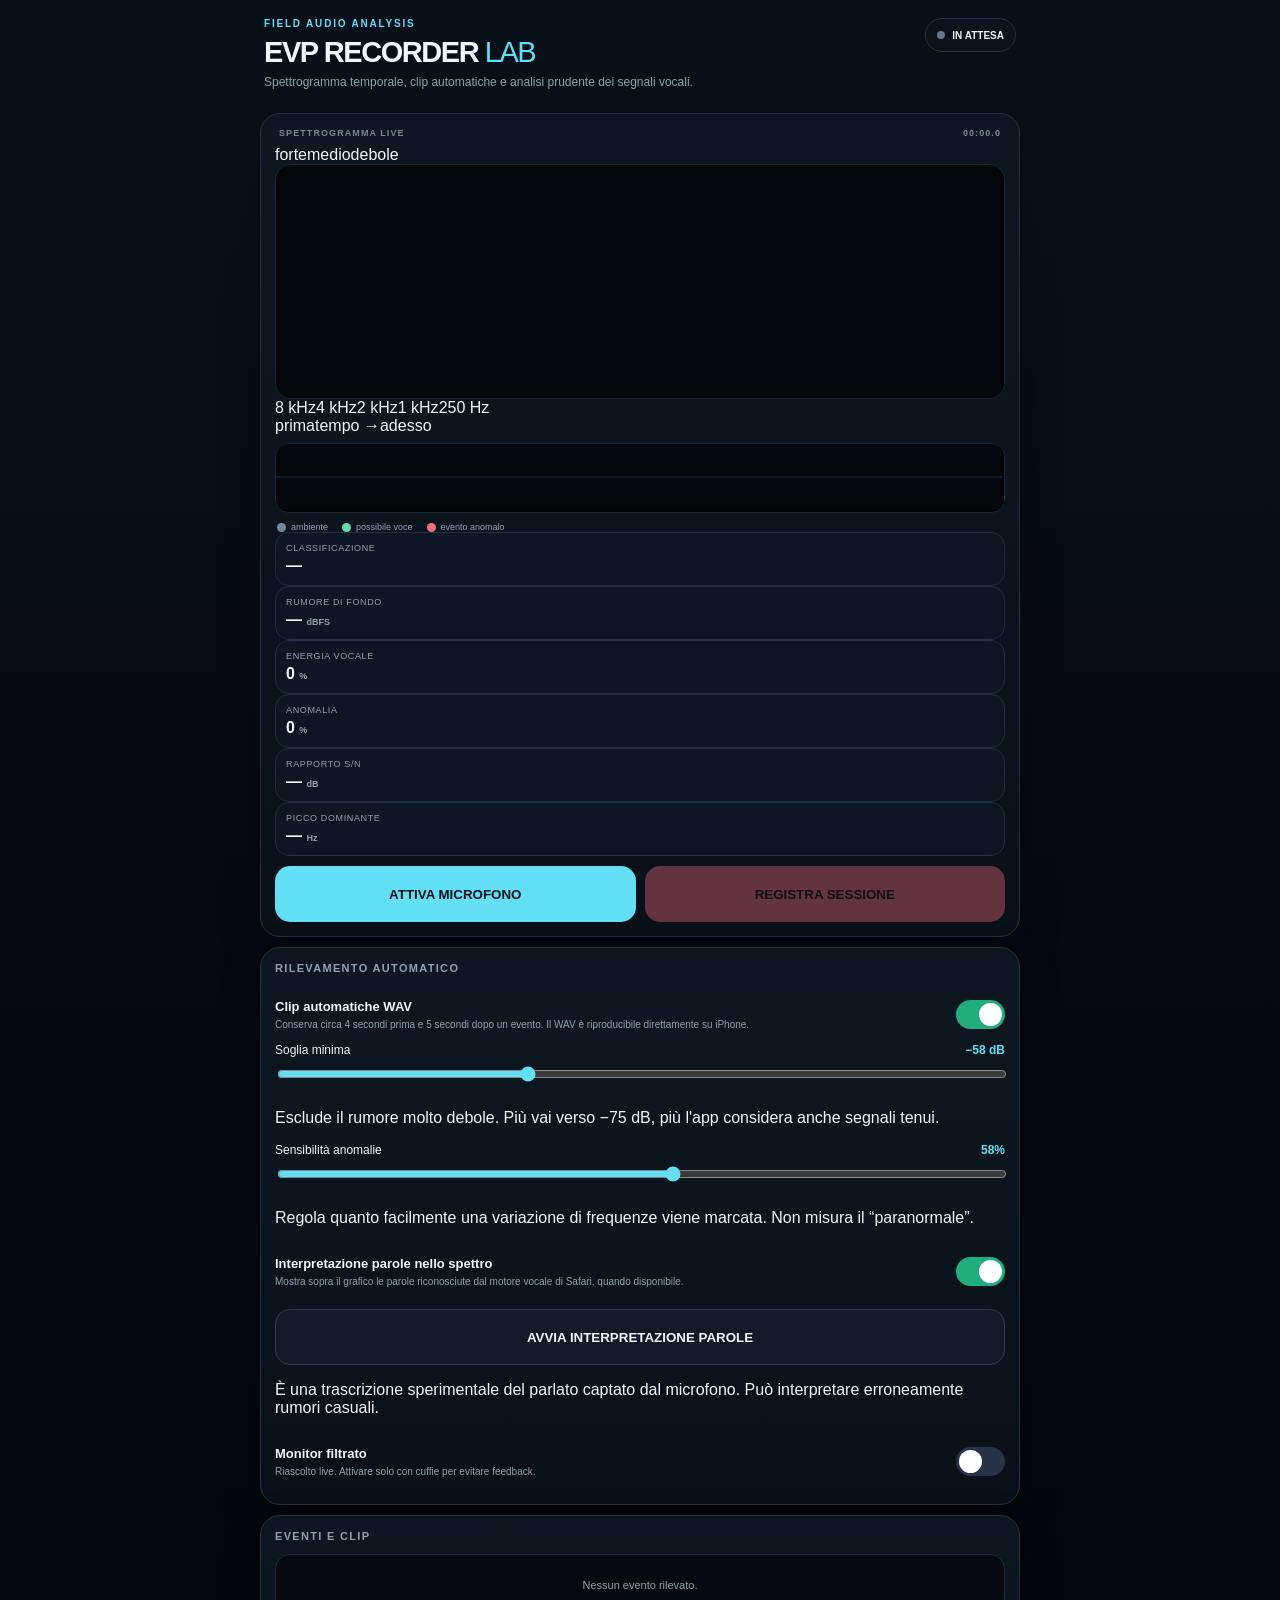
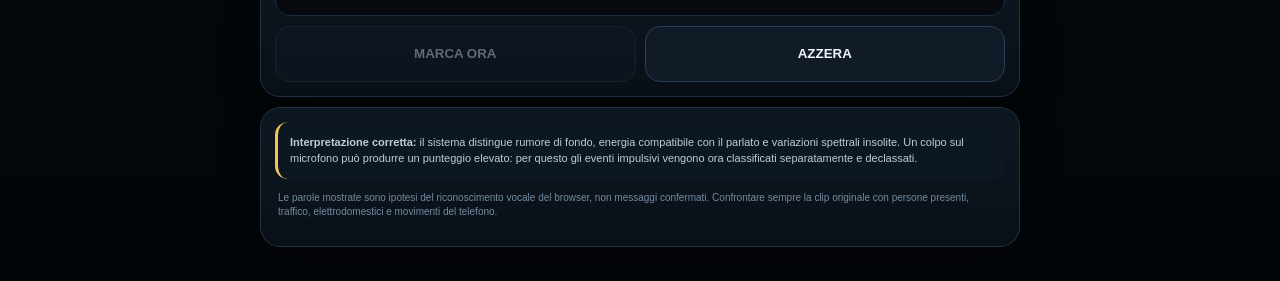
==== commit 1f42cebb: "Improve spectrogram layout, metrics and inline word interpretation" ====
--- a/index.html
+++ b/index.html
@@ -9,38 +9,78 @@
 <meta name="apple-mobile-web-app-title" content="EVP Recorder">
 <link rel="manifest" href="manifest.webmanifest">
 <title>EVP Recorder Lab</title>
-<link rel="stylesheet" href="style.css?v=2.1">
+<link rel="stylesheet" href="style.css?v=23">
 </head>
 <body>
 <div class="app">
-<header><div><div class="eyebrow">FIELD AUDIO ANALYSIS</div><h1>EVP RECORDER <em>LAB</em></h1><div class="sub">Registrazione automatica a eventi, spettrogramma temporale e analisi dei suoni non classificati.</div></div><div id="status" class="status"><span class="dot"></span><span id="statusText">IN ATTESA</span></div></header>
+<header>
+  <div><div class="eyebrow">FIELD AUDIO ANALYSIS</div><h1>EVP RECORDER <em>LAB</em></h1><div class="sub">Spettrogramma temporale, clip automatiche e analisi prudente dei segnali vocali.</div></div>
+  <div id="status" class="status"><span class="dot"></span><span id="statusText">IN ATTESA</span></div>
+</header>
+
 <section class="card recorder-card">
-<div class="screen-label"><span>SPETTROGRAMMA LIVE</span><span id="elapsed">00:00.0</span></div>
-<div class="spectrogram-wrap"><canvas id="spectrum"></canvas><div id="markerLayer" class="marker-layer"></div></div>
-<canvas id="wave"></canvas>
-<div class="legend"><span><i class="normal"></i>ambiente</span><span><i class="voice"></i>possibile voce</span><span><i class="anomaly"></i>evento sospetto EVP</span></div>
-<div class="hud"><div class="metric"><span>Stato analisi</span><strong id="analysisState">—</strong></div><div class="metric"><span>Livello RMS</span><strong id="db">−∞ <small>dBFS</small></strong><div class="meter"><i id="bar"></i></div></div><div class="metric"><span>Picco</span><strong id="peak">— <small>Hz</small></strong></div></div>
-<div class="buttons"><button id="start" class="btn">ATTIVA MICROFONO</button><button id="record" class="btn record" disabled>REGISTRA SESSIONE</button></div>
+  <div class="screen-label"><span>SPETTROGRAMMA LIVE</span><span id="elapsed">00:00.0</span></div>
+  <div class="spectrogram-grid">
+    <div class="db-axis"><span>forte</span><span>medio</span><span>debole</span></div>
+    <div class="spectrogram-wrap">
+      <canvas id="spectrum" aria-label="Spettrogramma in tempo reale"></canvas>
+      <div id="markerLayer" class="marker-layer" aria-hidden="true"></div>
+      <div id="wordOverlay" class="word-overlay hidden"><small>INTERPRETAZIONE LIVE</small><strong id="wordLive">—</strong><span id="wordConfidence"></span></div>
+    </div>
+    <div class="hz-axis"><span>8 kHz</span><span>4 kHz</span><span>2 kHz</span><span>1 kHz</span><span>250 Hz</span></div>
+  </div>
+  <div class="time-axis"><span>prima</span><span>tempo →</span><span>adesso</span></div>
+  <canvas id="wave" aria-label="Forma d'onda"></canvas>
+  <div class="legend"><span><i class="normal"></i>ambiente</span><span><i class="voice"></i>possibile voce</span><span><i class="anomaly"></i>evento anomalo</span></div>
+
+  <div class="analysis-grid">
+    <div class="metric state"><span>Classificazione</span><strong id="analysisState">—</strong></div>
+    <div class="metric"><span>Rumore di fondo</span><strong id="noiseFloor">— <small>dBFS</small></strong></div>
+    <div class="metric"><span>Energia vocale</span><strong id="voiceEnergy">0 <small>%</small></strong></div>
+    <div class="metric"><span>Anomalia</span><strong id="anomalyScore">0 <small>%</small></strong></div>
+    <div class="metric"><span>Rapporto S/N</span><strong id="snr">— <small>dB</small></strong></div>
+    <div class="metric"><span>Picco dominante</span><strong id="peak">— <small>Hz</small></strong></div>
+  </div>
+  <div class="buttons"><button id="start" class="btn">ATTIVA MICROFONO</button><button id="record" class="btn record" disabled>REGISTRA SESSIONE</button></div>
 </section>
+
 <section class="card">
-<div class="title">Rilevamento automatico</div>
-<div class="row"><div class="copy"><b>Clip automatiche WAV</b><small>Conserva circa 4 secondi prima e 5 secondi dopo ogni evento.</small></div><label class="switch"><input id="autoClip" type="checkbox" checked><span class="slider"></span></label></div>
-<div class="control"><div class="control-head"><span>Soglia minima</span><b id="thresholdLabel">−42 dB</b></div><input id="threshold" type="range" min="-65" max="-18" value="-42"></div>
-<div class="control"><div class="control-head"><span>Sensibilità anomalie</span><b id="sensitivityLabel">62%</b></div><input id="sensitivity" type="range" min="20" max="95" value="62"></div>
-<div class="row"><div class="copy"><b>Monitor filtrato</b><small>Attivare solo con cuffie per evitare feedback.</small></div><label class="switch"><input id="monitor" type="checkbox"><span class="slider"></span></label></div>
+  <div class="title">Rilevamento automatico</div>
+  <div class="setting-block">
+    <div class="row"><div class="copy"><b>Clip automatiche WAV</b><small>Conserva circa 4 secondi prima e 5 secondi dopo un evento. Il WAV è riproducibile direttamente su iPhone.</small></div><label class="switch"><input id="autoClip" type="checkbox" checked><span class="slider"></span></label></div>
+  </div>
+  <div class="setting-block">
+    <div class="control-head"><span>Soglia minima</span><b id="thresholdLabel">−58 dB</b></div>
+    <input id="threshold" type="range" min="-75" max="-25" value="-58">
+    <p>Esclude il rumore molto debole. Più vai verso −75 dB, più l'app considera anche segnali tenui.</p>
+  </div>
+  <div class="setting-block">
+    <div class="control-head"><span>Sensibilità anomalie</span><b id="sensitivityLabel">58%</b></div>
+    <input id="sensitivity" type="range" min="20" max="90" value="58">
+    <p>Regola quanto facilmente una variazione di frequenze viene marcata. Non misura il “paranormale”.</p>
+  </div>
+  <div class="setting-block">
+    <div class="row"><div class="copy"><b>Interpretazione parole nello spettro</b><small>Mostra sopra il grafico le parole riconosciute dal motore vocale di Safari, quando disponibile.</small></div><label class="switch"><input id="wordsEnabled" type="checkbox" checked><span class="slider"></span></label></div>
+    <button id="wordsButton" class="btn secondary full">AVVIA INTERPRETAZIONE PAROLE</button>
+    <p id="wordsHelp" class="setting-note">È una trascrizione sperimentale del parlato captato dal microfono. Può interpretare erroneamente rumori casuali.</p>
+  </div>
+  <div class="setting-block">
+    <div class="row"><div class="copy"><b>Monitor filtrato</b><small>Riascolto live. Attivare solo con cuffie per evitare feedback.</small></div><label class="switch"><input id="monitor" type="checkbox"><span class="slider"></span></label></div>
+  </div>
 </section>
+
 <section class="card">
-<div class="title">Parole possibili</div>
-<div class="transcript"><div id="speechSupport" class="speech-status">Verifica supporto del browser…</div><div id="transcriptText" class="transcript-text">Nessuna trascrizione.</div><div id="transcriptMeta" class="transcript-meta">La trascrizione è sperimentale e può interpretare il rumore come parole.</div></div>
-<button id="speechToggle" class="btn secondary full" disabled>AVVIA RICONOSCIMENTO PAROLE</button>
+  <div class="title">Eventi e clip</div>
+  <div id="events" class="events"><div class="empty">Nessun evento rilevato.</div></div>
+  <audio id="clipPlayer" class="clip-player hidden" controls playsinline></audio>
+  <div class="downloads"><button id="mark" class="btn secondary" disabled>MARCA ORA</button><button id="clear" class="btn secondary">AZZERA</button></div>
+  <div id="downloads" class="downloads hidden"><button id="saveAudio" class="btn secondary">SALVA SESSIONE</button><button id="saveLog" class="btn secondary">SALVA LOG</button></div>
 </section>
-<section class="card">
-<div class="title">Eventi e clip</div><div id="events" class="events"><div class="empty">Nessun evento rilevato.</div></div>
-<audio id="clipPlayer" class="clip-player" controls playsinline preload="metadata"></audio>
-<div class="downloads"><button id="mark" class="btn secondary" disabled>MARCA ORA</button><button id="clear" class="btn secondary">AZZERA</button></div>
-<div id="downloads" class="downloads hidden"><button id="saveAudio" class="btn secondary">SALVA SESSIONE</button><button id="saveLog" class="btn secondary">SALVA LOG</button></div>
+
+<section class="card disclaimer">
+  <div class="note"><b>Interpretazione corretta:</b> il sistema distingue rumore di fondo, energia compatibile con il parlato e variazioni spettrali insolite. Un colpo sul microfono può produrre un punteggio elevato: per questo gli eventi impulsivi vengono ora classificati separatamente e declassati.</div>
+  <div class="tech">Le parole mostrate sono ipotesi del riconoscimento vocale del browser, non messaggi confermati. Confrontare sempre la clip originale con persone presenti, traffico, elettrodomestici e movimenti del telefono.</div>
 </section>
-<section class="card disclaimer"><div class="note"><b>Interpretazione corretta:</b> marker e parole indicano risultati acustici o ipotesi del riconoscimento vocale. Non dimostrano un'origine paranormale.</div><div class="tech">Su iPhone aprire in Safari tramite HTTPS e mantenere la pagina in primo piano. Le clip evento sono create localmente in WAV. Il riconoscimento parole dipende dalle funzioni disponibili in Safari.</div></section>
 </div>
-<script src="app.js?v=2.1" defer></script>
+<script src="app.js?v=23" defer></script>
 </body></html>
--- a/style.css
+++ b/style.css
@@ -1,4 +1,4 @@
 :root{--bg:#05090e;--panel:#0c141d;--line:#223247;--text:#eef7ff;--muted:#8da1b4;--cyan:#62dff4;--green:#69d9a5;--amber:#f1c15f;--red:#ef6f7e}
-*{box-sizing:border-box;-webkit-tap-highlight-color:transparent}html,body{margin:0;min-height:100%;background:linear-gradient(180deg,#071018,#05090e 55%,#030609);color:var(--text);font-family:-apple-system,BlinkMacSystemFont,"SF Pro Display","Segoe UI",sans-serif}body{padding:env(safe-area-inset-top) 14px calc(24px + env(safe-area-inset-bottom))}.app{max-width:760px;margin:auto}header{display:flex;justify-content:space-between;gap:12px;padding:18px 4px 12px}.eyebrow{font-size:10px;letter-spacing:.18em;color:var(--cyan);font-weight:800}h1{font-size:29px;letter-spacing:-.05em;margin:7px 0 5px}h1 em{font-style:normal;color:var(--cyan);font-weight:400}.sub{font-size:12px;color:var(--muted);line-height:1.45;max-width:520px}.status{height:34px;padding:0 11px;border:1px solid var(--line);background:#0a121a;border-radius:999px;display:flex;align-items:center;gap:7px;font-size:10px;font-weight:800;white-space:nowrap}.dot{width:8px;height:8px;border-radius:50%;background:#64758a}.status.live .dot{background:var(--green)}.status.rec .dot{background:var(--red)}.card{margin:10px 0;padding:14px;border:1px solid var(--line);border-radius:20px;background:linear-gradient(180deg,#0e1721,#091018);box-shadow:0 16px 40px #0005}.screen-label{display:flex;justify-content:space-between;color:#75899b;font-size:9px;letter-spacing:.12em;font-weight:800;margin:0 4px 8px}.spectrogram-wrap{position:relative;overflow:hidden;border-radius:16px}.spectrogram-wrap canvas{border-radius:16px}.marker-layer{position:absolute;inset:0;pointer-events:none;overflow:hidden}.marker{position:absolute;top:0;bottom:0;width:2px;background:var(--amber);box-shadow:0 0 10px #f1c15f99}.marker.voice{background:var(--green)}.marker.anomaly{background:var(--red);box-shadow:0 0 12px #ef6f7e99}.marker:after{content:attr(data-label);position:absolute;top:8px;right:4px;transform:translateX(100%);font-size:8px;font-weight:900;letter-spacing:.06em;color:#061018;background:currentColor;padding:3px 5px;border-radius:5px;white-space:nowrap}.marker.voice:after{color:#082016;background:var(--green)}.marker.anomaly:after{color:#29060b;background:var(--red)}canvas{width:100%;display:block;background:#03070a;border:1px solid #18283a}#spectrum{height:235px}#wave{height:70px;margin-top:8px;border-radius:14px}.legend{display:flex;gap:14px;flex-wrap:wrap;margin:9px 2px 0;color:var(--muted);font-size:9px}.legend span{display:flex;align-items:center;gap:5px}.legend i{display:inline-block;width:9px;height:9px;border-radius:50%}.legend .normal{background:#73899c}.legend .voice{background:var(--green)}.legend .anomaly{background:var(--red)}.hud{display:grid;grid-template-columns:1.15fr .95fr .8fr;gap:8px;margin-top:10px}.metric{background:#0d1721;border:1px solid #1e3042;border-radius:14px;padding:10px;min-width:0}.metric span{font-size:9px;color:var(--muted);letter-spacing:.07em;text-transform:uppercase;display:block}.metric strong{font-size:16px;display:block;margin-top:4px;white-space:nowrap;overflow:hidden;text-overflow:ellipsis}.metric small{font-size:9px;color:var(--muted)}.meter{height:7px;background:#111d29;border-radius:99px;overflow:hidden;margin-top:7px}.meter i{display:block;height:100%;width:0;background:linear-gradient(90deg,var(--cyan),var(--green),var(--amber),var(--red))}.buttons,.downloads{display:grid;grid-template-columns:1fr 1fr;gap:9px;margin-top:10px}.btn{min-height:56px;border:0;border-radius:15px;padding:14px 8px;font-weight:900;background:var(--cyan);color:#031019;touch-action:manipulation}.btn.secondary{background:#111b28;color:var(--text);border:1px solid #2b3e55}.btn.record{background:var(--red);color:#26060b}.btn.stop{background:#211217;color:#ff9fad;border:1px solid #63313c}.btn:disabled{opacity:.38}.title{font-size:11px;color:var(--muted);font-weight:900;letter-spacing:.12em;text-transform:uppercase;margin-bottom:12px}.control{margin:12px 0}.control-head{display:flex;justify-content:space-between;font-size:12px}.control-head b{color:var(--cyan)}input[type=range]{width:100%;height:30px;accent-color:var(--cyan)}.row{display:flex;justify-content:space-between;gap:12px;align-items:center;padding:11px 0;border-top:1px solid #19283a}.row:first-of-type{border-top:0}.copy b{font-size:13px}.copy small{display:block;color:var(--muted);font-size:10px;line-height:1.35;margin-top:3px}.switch{position:relative;width:49px;height:29px;flex:none}.switch input{opacity:0}.slider{position:absolute;inset:0;background:#253449;border-radius:99px}.slider:before{content:"";position:absolute;width:23px;height:23px;left:3px;top:3px;background:white;border-radius:50%;transition:.2s}.switch input:checked+.slider{background:#21ad7c}.switch input:checked+.slider:before{transform:translateX(20px)}.events{max-height:310px;overflow:auto;border:1px solid #1b2b40;border-radius:15px;background:#060a0f}.event{display:grid;grid-template-columns:58px 1fr auto;gap:8px;padding:11px;border-bottom:1px solid #142136;align-items:center;font-size:11px}.event time{color:var(--cyan);font-variant-numeric:tabular-nums}.event small{color:var(--muted)}.event-actions{display:flex;gap:5px;align-items:center}.event button{min-height:36px;border:1px solid #31455d;background:#101b27;color:var(--text);border-radius:10px;font-size:10px;font-weight:800}.badge{font-size:8px;padding:4px 6px;border-radius:99px;background:#1a293b;color:var(--amber)}.badge.voice{color:var(--green)}.badge.anomaly{color:var(--red)}.empty{text-align:center;color:var(--muted);padding:24px;font-size:11px}.note{font-size:11px;color:#bdccd8;line-height:1.5;background:#0d1722;border-left:3px solid var(--amber);padding:12px;border-radius:13px}.tech{font-size:10px;color:#758ba1;line-height:1.45;margin:12px 3px}.hidden{display:none!important}
-@media(max-width:520px){header{align-items:flex-start}.status{margin-top:4px}.hud{grid-template-columns:1fr 1fr}.metric:first-child{grid-column:1/-1}#spectrum{height:210px}.event{grid-template-columns:52px 1fr}.event-actions{grid-column:1/-1;justify-content:flex-end}}
+*{box-sizing:border-box;-webkit-tap-highlight-color:transparent}html,body{margin:0;min-height:100%;background:linear-gradient(180deg,#071018,#05090e 55%,#030609);color:var(--text);font-family:-apple-system,BlinkMacSystemFont,"SF Pro Display","Segoe UI",sans-serif}body{padding:env(safe-area-inset-top) 14px calc(24px + env(safe-area-inset-bottom))}.app{max-width:760px;margin:auto}header{display:flex;justify-content:space-between;gap:12px;padding:18px 4px 12px}.eyebrow{font-size:10px;letter-spacing:.18em;color:var(--cyan);font-weight:800}h1{font-size:29px;letter-spacing:-.05em;margin:7px 0 5px}h1 em{font-style:normal;color:var(--cyan);font-weight:400}.sub{font-size:12px;color:var(--muted);line-height:1.45;max-width:520px}.status{height:34px;padding:0 11px;border:1px solid var(--line);background:#0a121a;border-radius:999px;display:flex;align-items:center;gap:7px;font-size:10px;font-weight:800;white-space:nowrap}.dot{width:8px;height:8px;border-radius:50%;background:#64758a}.status.live .dot{background:var(--green)}.status.rec .dot{background:var(--red)}.card{margin:10px 0;padding:14px;border:1px solid var(--line);border-radius:20px;background:linear-gradient(180deg,#0e1721,#091018);box-shadow:0 16px 40px #0005}.screen-label{display:flex;justify-content:space-between;color:#75899b;font-size:9px;letter-spacing:.12em;font-weight:800;margin:0 4px 8px}.spectrogram-wrap{position:relative;overflow:hidden;border-radius:16px}.spectrogram-wrap canvas{border-radius:16px}.marker-layer{position:absolute;inset:0;pointer-events:none;overflow:hidden}.marker{position:absolute;top:0;bottom:0;width:2px;background:var(--amber);box-shadow:0 0 10px #f1c15f99}.marker.voice{background:var(--green)}.marker.anomaly{background:var(--red);box-shadow:0 0 12px #ef6f7e99}.marker:after{content:attr(data-label);position:absolute;top:8px;right:4px;transform:translateX(100%);font-size:8px;font-weight:900;letter-spacing:.06em;color:#061018;background:currentColor;padding:3px 5px;border-radius:5px;white-space:nowrap}.marker.voice:after{color:#082016;background:var(--green)}.marker.anomaly:after{color:#29060b;background:var(--red)}canvas{width:100%;display:block;background:#03070a;border:1px solid #18283a}#spectrum{height:235px}#wave{height:70px;margin-top:8px;border-radius:14px}.legend{display:flex;gap:14px;flex-wrap:wrap;margin:9px 2px 0;color:var(--muted);font-size:9px}.legend span{display:flex;align-items:center;gap:5px}.legend i{display:inline-block;width:9px;height:9px;border-radius:50%}.legend .normal{background:#73899c}.legend .voice{background:var(--green)}.legend .anomaly{background:var(--red)}.hud{display:grid;grid-template-columns:1.15fr .95fr .8fr;gap:8px;margin-top:10px}.metric{background:#0d1721;border:1px solid #1e3042;border-radius:14px;padding:10px;min-width:0}.metric span{font-size:9px;color:var(--muted);letter-spacing:.07em;text-transform:uppercase;display:block}.metric strong{font-size:16px;display:block;margin-top:4px;white-space:nowrap;overflow:hidden;text-overflow:ellipsis}.metric small{font-size:9px;color:var(--muted)}.meter{height:7px;background:#111d29;border-radius:99px;overflow:hidden;margin-top:7px}.meter i{display:block;height:100%;width:0;background:linear-gradient(90deg,var(--cyan),var(--green),var(--amber),var(--red))}.buttons,.downloads{display:grid;grid-template-columns:1fr 1fr;gap:9px;margin-top:10px}.btn{min-height:56px;border:0;border-radius:15px;padding:14px 8px;font-weight:900;background:var(--cyan);color:#031019;touch-action:manipulation}.btn.secondary{background:#111b28;color:var(--text);border:1px solid #2b3e55}.btn.record{background:var(--red);color:#26060b}.btn.stop{background:#211217;color:#ff9fad;border:1px solid #63313c}.btn:disabled{opacity:.38}.btn.full{width:100%;margin-top:10px}.title{font-size:11px;color:var(--muted);font-weight:900;letter-spacing:.12em;text-transform:uppercase;margin-bottom:12px}.control{margin:12px 0}.control-head{display:flex;justify-content:space-between;font-size:12px}.control-head b{color:var(--cyan)}input[type=range]{width:100%;height:30px;accent-color:var(--cyan)}.row{display:flex;justify-content:space-between;gap:12px;align-items:center;padding:11px 0;border-top:1px solid #19283a}.row:first-of-type{border-top:0}.copy b{font-size:13px}.copy small{display:block;color:var(--muted);font-size:10px;line-height:1.35;margin-top:3px}.switch{position:relative;width:49px;height:29px;flex:none}.switch input{opacity:0}.slider{position:absolute;inset:0;background:#253449;border-radius:99px}.slider:before{content:"";position:absolute;width:23px;height:23px;left:3px;top:3px;background:white;border-radius:50%;transition:.2s}.switch input:checked+.slider{background:#21ad7c}.switch input:checked+.slider:before{transform:translateX(20px)}.events{max-height:310px;overflow:auto;border:1px solid #1b2b40;border-radius:15px;background:#060a0f}.event{display:grid;grid-template-columns:58px 1fr auto;gap:8px;padding:11px;border-bottom:1px solid #142136;align-items:center;font-size:11px}.event time{color:var(--cyan);font-variant-numeric:tabular-nums}.event small{color:var(--muted)}.event-actions{display:flex;gap:5px;align-items:center}.event button{min-height:38px;border:1px solid #31455d;background:#101b27;color:var(--text);border-radius:10px;font-size:10px;font-weight:800;padding:0 11px}.badge{font-size:8px;padding:4px 6px;border-radius:99px;background:#1a293b;color:var(--amber)}.badge.voice{color:var(--green)}.badge.anomaly{color:var(--red)}.empty{text-align:center;color:var(--muted);padding:24px;font-size:11px}.clip-player{display:block;width:100%;height:46px;margin-top:10px;border-radius:12px;background:#071018}.transcript{border:1px solid #1d3044;background:#071019;border-radius:15px;padding:13px}.speech-status{font-size:10px;color:var(--cyan);margin-bottom:9px}.transcript-text{min-height:52px;font-size:19px;font-weight:700;line-height:1.35;word-break:break-word}.transcript-meta{font-size:10px;line-height:1.45;color:var(--muted);margin-top:9px}.note{font-size:11px;color:#bdccd8;line-height:1.5;background:#0d1722;border-left:3px solid var(--amber);padding:12px;border-radius:13px}.tech{font-size:10px;color:#758ba1;line-height:1.45;margin:12px 3px}.hidden{display:none!important}
+@media(max-width:520px){header{align-items:flex-start}.status{margin-top:4px}.hud{grid-template-columns:1fr 1fr}.metric:first-child{grid-column:1/-1}#spectrum{height:235px}.event{grid-template-columns:52px 1fr}.event-actions{grid-column:1/-1;justify-content:flex-end}}
 @media(max-width:370px){h1{font-size:25px}.status{font-size:8px;padding:0 8px}.card{padding:12px}.buttons,.downloads{gap:7px}}
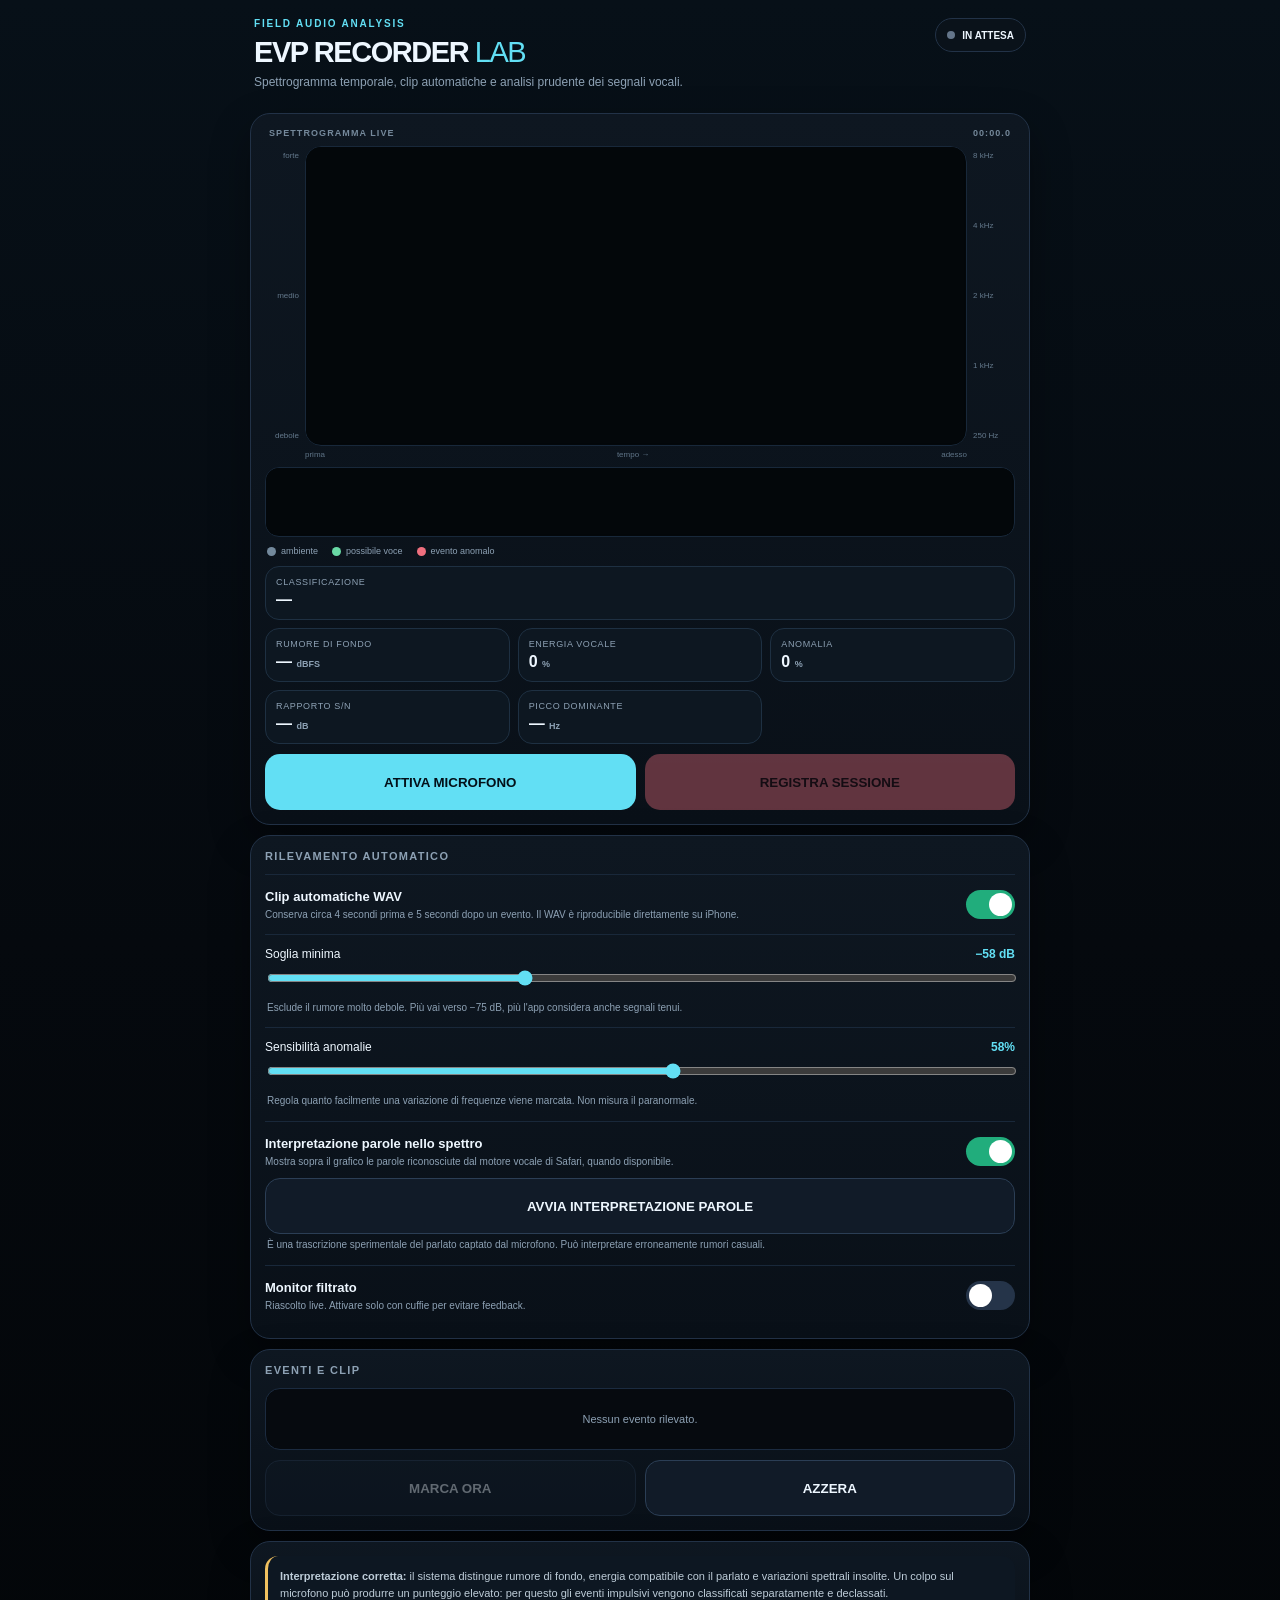
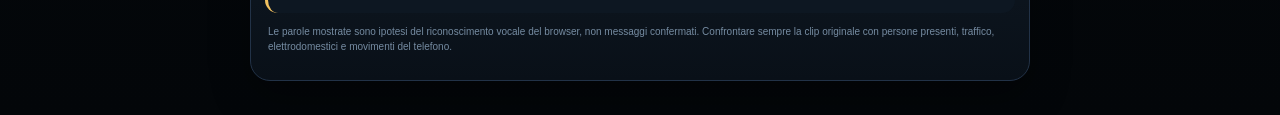
==== commit 9a1f4ae9: "Load versioned v2.3 audio engine" ====
--- a/index.html
+++ b/index.html
@@ -17,70 +17,15 @@
   <div><div class="eyebrow">FIELD AUDIO ANALYSIS</div><h1>EVP RECORDER <em>LAB</em></h1><div class="sub">Spettrogramma temporale, clip automatiche e analisi prudente dei segnali vocali.</div></div>
   <div id="status" class="status"><span class="dot"></span><span id="statusText">IN ATTESA</span></div>
 </header>
-
 <section class="card recorder-card">
   <div class="screen-label"><span>SPETTROGRAMMA LIVE</span><span id="elapsed">00:00.0</span></div>
-  <div class="spectrogram-grid">
-    <div class="db-axis"><span>forte</span><span>medio</span><span>debole</span></div>
-    <div class="spectrogram-wrap">
-      <canvas id="spectrum" aria-label="Spettrogramma in tempo reale"></canvas>
-      <div id="markerLayer" class="marker-layer" aria-hidden="true"></div>
-      <div id="wordOverlay" class="word-overlay hidden"><small>INTERPRETAZIONE LIVE</small><strong id="wordLive">—</strong><span id="wordConfidence"></span></div>
-    </div>
-    <div class="hz-axis"><span>8 kHz</span><span>4 kHz</span><span>2 kHz</span><span>1 kHz</span><span>250 Hz</span></div>
-  </div>
-  <div class="time-axis"><span>prima</span><span>tempo →</span><span>adesso</span></div>
-  <canvas id="wave" aria-label="Forma d'onda"></canvas>
+  <div class="spectrogram-grid"><div class="db-axis"><span>forte</span><span>medio</span><span>debole</span></div><div class="spectrogram-wrap"><canvas id="spectrum"></canvas><div id="markerLayer" class="marker-layer"></div><div id="wordOverlay" class="word-overlay hidden"><small>INTERPRETAZIONE LIVE</small><strong id="wordLive">—</strong><span id="wordConfidence"></span></div></div><div class="hz-axis"><span>8 kHz</span><span>4 kHz</span><span>2 kHz</span><span>1 kHz</span><span>250 Hz</span></div></div>
+  <div class="time-axis"><span>prima</span><span>tempo →</span><span>adesso</span></div><canvas id="wave"></canvas>
   <div class="legend"><span><i class="normal"></i>ambiente</span><span><i class="voice"></i>possibile voce</span><span><i class="anomaly"></i>evento anomalo</span></div>
-
-  <div class="analysis-grid">
-    <div class="metric state"><span>Classificazione</span><strong id="analysisState">—</strong></div>
-    <div class="metric"><span>Rumore di fondo</span><strong id="noiseFloor">— <small>dBFS</small></strong></div>
-    <div class="metric"><span>Energia vocale</span><strong id="voiceEnergy">0 <small>%</small></strong></div>
-    <div class="metric"><span>Anomalia</span><strong id="anomalyScore">0 <small>%</small></strong></div>
-    <div class="metric"><span>Rapporto S/N</span><strong id="snr">— <small>dB</small></strong></div>
-    <div class="metric"><span>Picco dominante</span><strong id="peak">— <small>Hz</small></strong></div>
-  </div>
+  <div class="analysis-grid"><div class="metric state"><span>Classificazione</span><strong id="analysisState">—</strong></div><div class="metric"><span>Rumore di fondo</span><strong id="noiseFloor">— <small>dBFS</small></strong></div><div class="metric"><span>Energia vocale</span><strong id="voiceEnergy">0 <small>%</small></strong></div><div class="metric"><span>Anomalia</span><strong id="anomalyScore">0 <small>%</small></strong></div><div class="metric"><span>Rapporto S/N</span><strong id="snr">— <small>dB</small></strong></div><div class="metric"><span>Picco dominante</span><strong id="peak">— <small>Hz</small></strong></div></div>
   <div class="buttons"><button id="start" class="btn">ATTIVA MICROFONO</button><button id="record" class="btn record" disabled>REGISTRA SESSIONE</button></div>
 </section>
-
-<section class="card">
-  <div class="title">Rilevamento automatico</div>
-  <div class="setting-block">
-    <div class="row"><div class="copy"><b>Clip automatiche WAV</b><small>Conserva circa 4 secondi prima e 5 secondi dopo un evento. Il WAV è riproducibile direttamente su iPhone.</small></div><label class="switch"><input id="autoClip" type="checkbox" checked><span class="slider"></span></label></div>
-  </div>
-  <div class="setting-block">
-    <div class="control-head"><span>Soglia minima</span><b id="thresholdLabel">−58 dB</b></div>
-    <input id="threshold" type="range" min="-75" max="-25" value="-58">
-    <p>Esclude il rumore molto debole. Più vai verso −75 dB, più l'app considera anche segnali tenui.</p>
-  </div>
-  <div class="setting-block">
-    <div class="control-head"><span>Sensibilità anomalie</span><b id="sensitivityLabel">58%</b></div>
-    <input id="sensitivity" type="range" min="20" max="90" value="58">
-    <p>Regola quanto facilmente una variazione di frequenze viene marcata. Non misura il “paranormale”.</p>
-  </div>
-  <div class="setting-block">
-    <div class="row"><div class="copy"><b>Interpretazione parole nello spettro</b><small>Mostra sopra il grafico le parole riconosciute dal motore vocale di Safari, quando disponibile.</small></div><label class="switch"><input id="wordsEnabled" type="checkbox" checked><span class="slider"></span></label></div>
-    <button id="wordsButton" class="btn secondary full">AVVIA INTERPRETAZIONE PAROLE</button>
-    <p id="wordsHelp" class="setting-note">È una trascrizione sperimentale del parlato captato dal microfono. Può interpretare erroneamente rumori casuali.</p>
-  </div>
-  <div class="setting-block">
-    <div class="row"><div class="copy"><b>Monitor filtrato</b><small>Riascolto live. Attivare solo con cuffie per evitare feedback.</small></div><label class="switch"><input id="monitor" type="checkbox"><span class="slider"></span></label></div>
-  </div>
-</section>
-
-<section class="card">
-  <div class="title">Eventi e clip</div>
-  <div id="events" class="events"><div class="empty">Nessun evento rilevato.</div></div>
-  <audio id="clipPlayer" class="clip-player hidden" controls playsinline></audio>
-  <div class="downloads"><button id="mark" class="btn secondary" disabled>MARCA ORA</button><button id="clear" class="btn secondary">AZZERA</button></div>
-  <div id="downloads" class="downloads hidden"><button id="saveAudio" class="btn secondary">SALVA SESSIONE</button><button id="saveLog" class="btn secondary">SALVA LOG</button></div>
-</section>
-
-<section class="card disclaimer">
-  <div class="note"><b>Interpretazione corretta:</b> il sistema distingue rumore di fondo, energia compatibile con il parlato e variazioni spettrali insolite. Un colpo sul microfono può produrre un punteggio elevato: per questo gli eventi impulsivi vengono ora classificati separatamente e declassati.</div>
-  <div class="tech">Le parole mostrate sono ipotesi del riconoscimento vocale del browser, non messaggi confermati. Confrontare sempre la clip originale con persone presenti, traffico, elettrodomestici e movimenti del telefono.</div>
-</section>
-</div>
-<script src="app.js?v=23" defer></script>
-</body></html>+<section class="card"><div class="title">Rilevamento automatico</div><div class="setting-block"><div class="row"><div class="copy"><b>Clip automatiche WAV</b><small>Conserva circa 4 secondi prima e 5 secondi dopo un evento. Il WAV è riproducibile direttamente su iPhone.</small></div><label class="switch"><input id="autoClip" type="checkbox" checked><span class="slider"></span></label></div></div><div class="setting-block"><div class="control-head"><span>Soglia minima</span><b id="thresholdLabel">−58 dB</b></div><input id="threshold" type="range" min="-75" max="-25" value="-58"><p>Esclude il rumore molto debole. Più vai verso −75 dB, più l'app considera anche segnali tenui.</p></div><div class="setting-block"><div class="control-head"><span>Sensibilità anomalie</span><b id="sensitivityLabel">58%</b></div><input id="sensitivity" type="range" min="20" max="90" value="58"><p>Regola quanto facilmente una variazione di frequenze viene marcata. Non misura il paranormale.</p></div><div class="setting-block"><div class="row"><div class="copy"><b>Interpretazione parole nello spettro</b><small>Mostra sopra il grafico le parole riconosciute dal motore vocale di Safari, quando disponibile.</small></div><label class="switch"><input id="wordsEnabled" type="checkbox" checked><span class="slider"></span></label></div><button id="wordsButton" class="btn secondary full">AVVIA INTERPRETAZIONE PAROLE</button><p id="wordsHelp">È una trascrizione sperimentale del parlato captato dal microfono. Può interpretare erroneamente rumori casuali.</p></div><div class="setting-block"><div class="row"><div class="copy"><b>Monitor filtrato</b><small>Riascolto live. Attivare solo con cuffie per evitare feedback.</small></div><label class="switch"><input id="monitor" type="checkbox"><span class="slider"></span></label></div></div></section>
+<section class="card"><div class="title">Eventi e clip</div><div id="events" class="events"><div class="empty">Nessun evento rilevato.</div></div><audio id="clipPlayer" class="clip-player hidden" controls playsinline></audio><div class="downloads"><button id="mark" class="btn secondary" disabled>MARCA ORA</button><button id="clear" class="btn secondary">AZZERA</button></div><div id="downloads" class="downloads hidden"><button id="saveAudio" class="btn secondary">SALVA SESSIONE</button><button id="saveLog" class="btn secondary">SALVA LOG</button></div></section>
+<section class="card disclaimer"><div class="note"><b>Interpretazione corretta:</b> il sistema distingue rumore di fondo, energia compatibile con il parlato e variazioni spettrali insolite. Un colpo sul microfono può produrre un punteggio elevato: per questo gli eventi impulsivi vengono classificati separatamente e declassati.</div><div class="tech">Le parole mostrate sono ipotesi del riconoscimento vocale del browser, non messaggi confermati. Confrontare sempre la clip originale con persone presenti, traffico, elettrodomestici e movimenti del telefono.</div></section>
+</div><script src="app-v23.js?v=23" defer></script></body></html>
--- a/style.css
+++ b/style.css
@@ -1,4 +1,2 @@
 :root{--bg:#05090e;--panel:#0c141d;--line:#223247;--text:#eef7ff;--muted:#8da1b4;--cyan:#62dff4;--green:#69d9a5;--amber:#f1c15f;--red:#ef6f7e}
-*{box-sizing:border-box;-webkit-tap-highlight-color:transparent}html,body{margin:0;min-height:100%;background:linear-gradient(180deg,#071018,#05090e 55%,#030609);color:var(--text);font-family:-apple-system,BlinkMacSystemFont,"SF Pro Display","Segoe UI",sans-serif}body{padding:env(safe-area-inset-top) 14px calc(24px + env(safe-area-inset-bottom))}.app{max-width:760px;margin:auto}header{display:flex;justify-content:space-between;gap:12px;padding:18px 4px 12px}.eyebrow{font-size:10px;letter-spacing:.18em;color:var(--cyan);font-weight:800}h1{font-size:29px;letter-spacing:-.05em;margin:7px 0 5px}h1 em{font-style:normal;color:var(--cyan);font-weight:400}.sub{font-size:12px;color:var(--muted);line-height:1.45;max-width:520px}.status{height:34px;padding:0 11px;border:1px solid var(--line);background:#0a121a;border-radius:999px;display:flex;align-items:center;gap:7px;font-size:10px;font-weight:800;white-space:nowrap}.dot{width:8px;height:8px;border-radius:50%;background:#64758a}.status.live .dot{background:var(--green)}.status.rec .dot{background:var(--red)}.card{margin:10px 0;padding:14px;border:1px solid var(--line);border-radius:20px;background:linear-gradient(180deg,#0e1721,#091018);box-shadow:0 16px 40px #0005}.screen-label{display:flex;justify-content:space-between;color:#75899b;font-size:9px;letter-spacing:.12em;font-weight:800;margin:0 4px 8px}.spectrogram-wrap{position:relative;overflow:hidden;border-radius:16px}.spectrogram-wrap canvas{border-radius:16px}.marker-layer{position:absolute;inset:0;pointer-events:none;overflow:hidden}.marker{position:absolute;top:0;bottom:0;width:2px;background:var(--amber);box-shadow:0 0 10px #f1c15f99}.marker.voice{background:var(--green)}.marker.anomaly{background:var(--red);box-shadow:0 0 12px #ef6f7e99}.marker:after{content:attr(data-label);position:absolute;top:8px;right:4px;transform:translateX(100%);font-size:8px;font-weight:900;letter-spacing:.06em;color:#061018;background:currentColor;padding:3px 5px;border-radius:5px;white-space:nowrap}.marker.voice:after{color:#082016;background:var(--green)}.marker.anomaly:after{color:#29060b;background:var(--red)}canvas{width:100%;display:block;background:#03070a;border:1px solid #18283a}#spectrum{height:235px}#wave{height:70px;margin-top:8px;border-radius:14px}.legend{display:flex;gap:14px;flex-wrap:wrap;margin:9px 2px 0;color:var(--muted);font-size:9px}.legend span{display:flex;align-items:center;gap:5px}.legend i{display:inline-block;width:9px;height:9px;border-radius:50%}.legend .normal{background:#73899c}.legend .voice{background:var(--green)}.legend .anomaly{background:var(--red)}.hud{display:grid;grid-template-columns:1.15fr .95fr .8fr;gap:8px;margin-top:10px}.metric{background:#0d1721;border:1px solid #1e3042;border-radius:14px;padding:10px;min-width:0}.metric span{font-size:9px;color:var(--muted);letter-spacing:.07em;text-transform:uppercase;display:block}.metric strong{font-size:16px;display:block;margin-top:4px;white-space:nowrap;overflow:hidden;text-overflow:ellipsis}.metric small{font-size:9px;color:var(--muted)}.meter{height:7px;background:#111d29;border-radius:99px;overflow:hidden;margin-top:7px}.meter i{display:block;height:100%;width:0;background:linear-gradient(90deg,var(--cyan),var(--green),var(--amber),var(--red))}.buttons,.downloads{display:grid;grid-template-columns:1fr 1fr;gap:9px;margin-top:10px}.btn{min-height:56px;border:0;border-radius:15px;padding:14px 8px;font-weight:900;background:var(--cyan);color:#031019;touch-action:manipulation}.btn.secondary{background:#111b28;color:var(--text);border:1px solid #2b3e55}.btn.record{background:var(--red);color:#26060b}.btn.stop{background:#211217;color:#ff9fad;border:1px solid #63313c}.btn:disabled{opacity:.38}.btn.full{width:100%;margin-top:10px}.title{font-size:11px;color:var(--muted);font-weight:900;letter-spacing:.12em;text-transform:uppercase;margin-bottom:12px}.control{margin:12px 0}.control-head{display:flex;justify-content:space-between;font-size:12px}.control-head b{color:var(--cyan)}input[type=range]{width:100%;height:30px;accent-color:var(--cyan)}.row{display:flex;justify-content:space-between;gap:12px;align-items:center;padding:11px 0;border-top:1px solid #19283a}.row:first-of-type{border-top:0}.copy b{font-size:13px}.copy small{display:block;color:var(--muted);font-size:10px;line-height:1.35;margin-top:3px}.switch{position:relative;width:49px;height:29px;flex:none}.switch input{opacity:0}.slider{position:absolute;inset:0;background:#253449;border-radius:99px}.slider:before{content:"";position:absolute;width:23px;height:23px;left:3px;top:3px;background:white;border-radius:50%;transition:.2s}.switch input:checked+.slider{background:#21ad7c}.switch input:checked+.slider:before{transform:translateX(20px)}.events{max-height:310px;overflow:auto;border:1px solid #1b2b40;border-radius:15px;background:#060a0f}.event{display:grid;grid-template-columns:58px 1fr auto;gap:8px;padding:11px;border-bottom:1px solid #142136;align-items:center;font-size:11px}.event time{color:var(--cyan);font-variant-numeric:tabular-nums}.event small{color:var(--muted)}.event-actions{display:flex;gap:5px;align-items:center}.event button{min-height:38px;border:1px solid #31455d;background:#101b27;color:var(--text);border-radius:10px;font-size:10px;font-weight:800;padding:0 11px}.badge{font-size:8px;padding:4px 6px;border-radius:99px;background:#1a293b;color:var(--amber)}.badge.voice{color:var(--green)}.badge.anomaly{color:var(--red)}.empty{text-align:center;color:var(--muted);padding:24px;font-size:11px}.clip-player{display:block;width:100%;height:46px;margin-top:10px;border-radius:12px;background:#071018}.transcript{border:1px solid #1d3044;background:#071019;border-radius:15px;padding:13px}.speech-status{font-size:10px;color:var(--cyan);margin-bottom:9px}.transcript-text{min-height:52px;font-size:19px;font-weight:700;line-height:1.35;word-break:break-word}.transcript-meta{font-size:10px;line-height:1.45;color:var(--muted);margin-top:9px}.note{font-size:11px;color:#bdccd8;line-height:1.5;background:#0d1722;border-left:3px solid var(--amber);padding:12px;border-radius:13px}.tech{font-size:10px;color:#758ba1;line-height:1.45;margin:12px 3px}.hidden{display:none!important}
-@media(max-width:520px){header{align-items:flex-start}.status{margin-top:4px}.hud{grid-template-columns:1fr 1fr}.metric:first-child{grid-column:1/-1}#spectrum{height:235px}.event{grid-template-columns:52px 1fr}.event-actions{grid-column:1/-1;justify-content:flex-end}}
-@media(max-width:370px){h1{font-size:25px}.status{font-size:8px;padding:0 8px}.card{padding:12px}.buttons,.downloads{gap:7px}}+*{box-sizing:border-box;-webkit-tap-highlight-color:transparent}html,body{margin:0;min-height:100%;background:linear-gradient(180deg,#071018,#05090e 55%,#030609);color:var(--text);font-family:-apple-system,BlinkMacSystemFont,"SF Pro Display","Segoe UI",sans-serif}body{padding:env(safe-area-inset-top) 14px calc(24px + env(safe-area-inset-bottom))}.app{max-width:780px;margin:auto}header{display:flex;justify-content:space-between;gap:12px;padding:18px 4px 12px}.eyebrow{font-size:10px;letter-spacing:.18em;color:var(--cyan);font-weight:800}h1{font-size:29px;letter-spacing:-.05em;margin:7px 0 5px}h1 em{font-style:normal;color:var(--cyan);font-weight:400}.sub{font-size:12px;color:var(--muted);line-height:1.45;max-width:520px}.status{height:34px;padding:0 11px;border:1px solid var(--line);background:#0a121a;border-radius:999px;display:flex;align-items:center;gap:7px;font-size:10px;font-weight:800;white-space:nowrap}.dot{width:8px;height:8px;border-radius:50%;background:#64758a}.status.live .dot{background:var(--green)}.status.rec .dot{background:var(--red)}.card{margin:10px 0;padding:14px;border:1px solid var(--line);border-radius:20px;background:linear-gradient(180deg,#0e1721,#091018);box-shadow:0 16px 40px #0005}.screen-label{display:flex;justify-content:space-between;color:#75899b;font-size:9px;letter-spacing:.12em;font-weight:800;margin:0 4px 8px}.spectrogram-grid{display:grid;grid-template-columns:34px 1fr 42px;gap:6px;align-items:stretch}.spectrogram-wrap{position:relative;overflow:hidden;border-radius:16px;min-width:0}.spectrogram-wrap canvas{border-radius:16px}.db-axis,.hz-axis{display:flex;flex-direction:column;justify-content:space-between;color:#64798c;font-size:8px;padding:5px 0 6px}.db-axis{text-align:right}.hz-axis{text-align:left}.time-axis{display:flex;justify-content:space-between;margin:4px 48px 0 40px;color:#5f7487;font-size:8px}.marker-layer{position:absolute;inset:0;pointer-events:none;overflow:hidden}.marker{position:absolute;top:0;bottom:0;width:2px;background:var(--amber);box-shadow:0 0 10px #f1c15f99}.marker.voice{background:var(--green)}.marker.anomaly{background:var(--red);box-shadow:0 0 12px #ef6f7e99}.marker.impulse{background:#9caaba}.marker:after{content:attr(data-label);position:absolute;top:8px;right:4px;transform:translateX(100%);font-size:8px;font-weight:900;color:#071018;background:var(--amber);padding:3px 5px;border-radius:5px;white-space:nowrap}.marker.voice:after{background:var(--green)}.marker.anomaly:after{background:var(--red)}.marker.impulse:after{background:#9caaba}.word-overlay{position:absolute;left:10px;right:10px;bottom:10px;padding:9px 11px;background:#071018dd;border:1px solid #34506a;border-radius:12px;backdrop-filter:blur(10px)}.word-overlay small{display:block;color:var(--muted);font-size:8px;letter-spacing:.12em}.word-overlay strong{display:block;font-size:20px;margin-top:2px}.word-overlay span{font-size:9px;color:var(--cyan)}canvas{width:100%;display:block;background:#03070a;border:1px solid #18283a}#spectrum{height:300px}#wave{height:70px;margin-top:8px;border-radius:14px}.legend{display:flex;gap:14px;flex-wrap:wrap;margin:9px 2px 0;color:var(--muted);font-size:9px}.legend span{display:flex;align-items:center;gap:5px}.legend i{display:inline-block;width:9px;height:9px;border-radius:50%}.legend .normal{background:#73899c}.legend .voice{background:var(--green)}.legend .anomaly{background:var(--red)}.analysis-grid{display:grid;grid-template-columns:repeat(3,1fr);gap:8px;margin-top:10px}.metric{background:#0d1721;border:1px solid #1e3042;border-radius:14px;padding:10px;min-width:0}.metric.state{grid-column:1/-1}.metric span{font-size:9px;color:var(--muted);letter-spacing:.07em;text-transform:uppercase;display:block}.metric strong{font-size:16px;display:block;margin-top:4px;white-space:nowrap;overflow:hidden;text-overflow:ellipsis}.metric small{font-size:9px;color:var(--muted)}.buttons,.downloads{display:grid;grid-template-columns:1fr 1fr;gap:9px;margin-top:10px}.btn{min-height:56px;border:0;border-radius:15px;padding:14px 8px;font-weight:900;background:var(--cyan);color:#031019;touch-action:manipulation}.btn.secondary{background:#111b28;color:var(--text);border:1px solid #2b3e55}.btn.record{background:var(--red);color:#26060b}.btn.stop{background:#211217;color:#ff9fad;border:1px solid #63313c}.btn.full{width:100%;margin-top:10px}.btn:disabled{opacity:.38}.title{font-size:11px;color:var(--muted);font-weight:900;letter-spacing:.12em;text-transform:uppercase;margin-bottom:12px}.setting-block{padding:12px 0;border-top:1px solid #19283a}.setting-block:first-of-type{border-top:0}.control-head{display:flex;justify-content:space-between;font-size:12px}.control-head b{color:var(--cyan)}input[type=range]{width:100%;height:30px;accent-color:var(--cyan)}.setting-block p,.setting-note{margin:4px 2px 0;color:var(--muted);font-size:10px;line-height:1.45}.row{display:flex;justify-content:space-between;gap:12px;align-items:center}.copy b{font-size:13px}.copy small{display:block;color:var(--muted);font-size:10px;line-height:1.35;margin-top:3px}.switch{position:relative;width:49px;height:29px;flex:none}.switch input{opacity:0}.slider{position:absolute;inset:0;background:#253449;border-radius:99px}.slider:before{content:"";position:absolute;width:23px;height:23px;left:3px;top:3px;background:white;border-radius:50%;transition:.2s}.switch input:checked+.slider{background:#21ad7c}.switch input:checked+.slider:before{transform:translateX(20px)}.events{max-height:330px;overflow:auto;border:1px solid #1b2b40;border-radius:15px;background:#060a0f}.event{display:grid;grid-template-columns:58px 1fr auto;gap:8px;padding:11px;border-bottom:1px solid #142136;align-items:center;font-size:11px}.event time{color:var(--cyan);font-variant-numeric:tabular-nums}.event small{color:var(--muted)}.event-actions{display:flex;gap:5px;align-items:center}.event button{min-height:36px;border:1px solid #31455d;background:#101b27;color:var(--text);border-radius:10px;font-size:10px;font-weight:800}.badge{font-size:8px;padding:4px 6px;border-radius:99px;background:#1a293b;color:var(--amber)}.badge.voice{color:var(--green)}.badge.anomaly{color:var(--red)}.badge.impulse{color:#aebdca}.clip-player{width:100%;margin-top:10px}.empty{text-align:center;color:var(--muted);padding:24px;font-size:11px}.note{font-size:11px;color:#bdccd8;line-height:1.5;background:#0d1722;border-left:3px solid var(--amber);padding:12px;border-radius:13px}.tech{font-size:10px;color:#758ba1;line-height:1.45;margin:12px 3px}.hidden{display:none!important}@media(max-width:520px){header{align-items:flex-start}.status{margin-top:4px}.analysis-grid{grid-template-columns:1fr 1fr}.metric.state{grid-column:1/-1}#spectrum{height:285px}.spectrogram-grid{grid-template-columns:28px 1fr 36px}.event{grid-template-columns:52px 1fr}.event-actions{grid-column:1/-1;justify-content:flex-end}}@media(max-width:370px){h1{font-size:25px}.status{font-size:8px;padding:0 8px}.card{padding:12px}.buttons,.downloads{gap:7px}#spectrum{height:250px}}
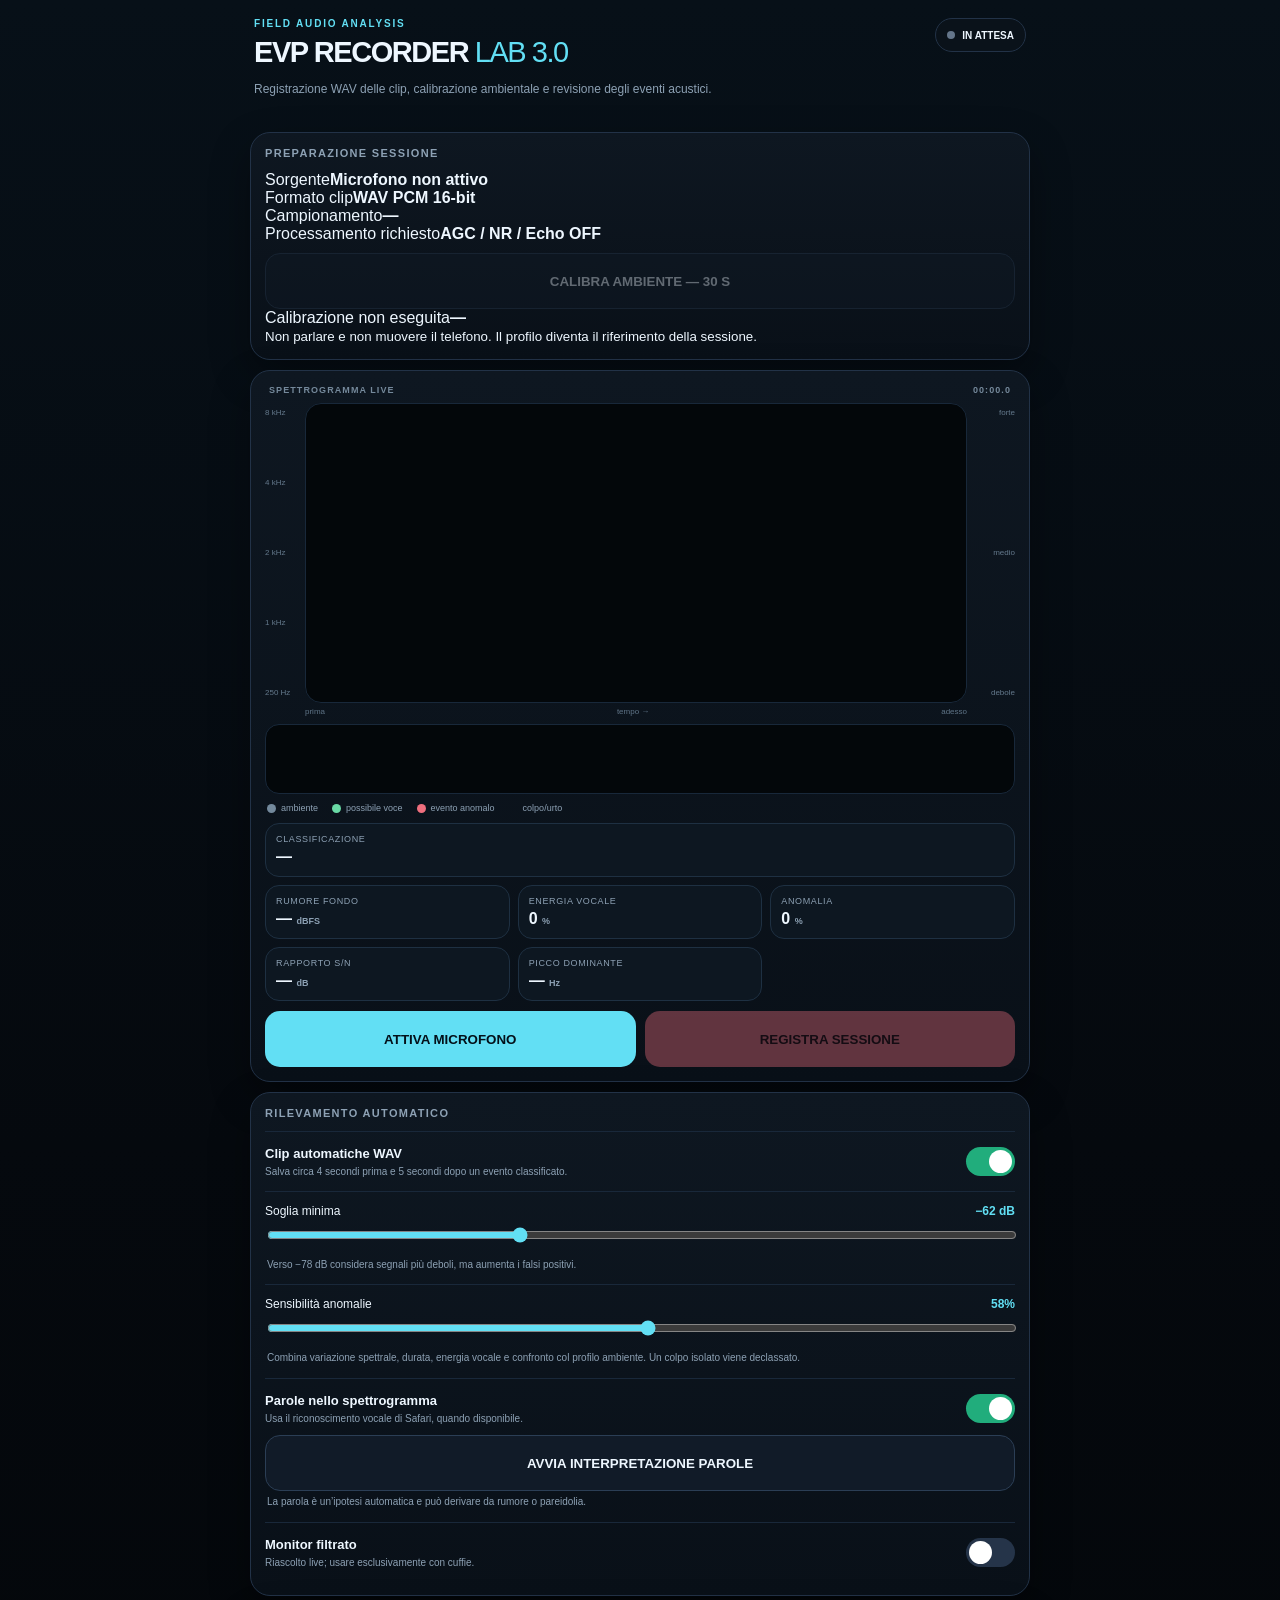
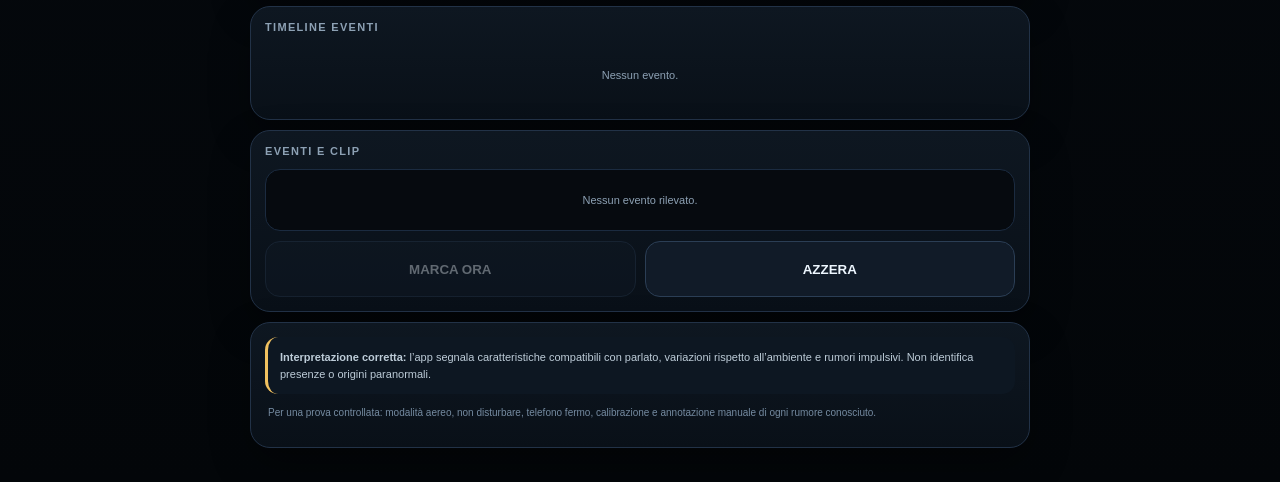
==== commit 7405ca1a: "Release EVP Recorder Lab 3.0 interface" ====
--- a/index.html
+++ b/index.html
@@ -1,31 +1 @@
-<!doctype html>
-<html lang="it">
-<head>
-<meta charset="utf-8">
-<meta name="viewport" content="width=device-width,initial-scale=1,viewport-fit=cover,user-scalable=no">
-<meta name="theme-color" content="#071018">
-<meta name="apple-mobile-web-app-capable" content="yes">
-<meta name="apple-mobile-web-app-status-bar-style" content="black-translucent">
-<meta name="apple-mobile-web-app-title" content="EVP Recorder">
-<link rel="manifest" href="manifest.webmanifest">
-<title>EVP Recorder Lab</title>
-<link rel="stylesheet" href="style.css?v=23">
-</head>
-<body>
-<div class="app">
-<header>
-  <div><div class="eyebrow">FIELD AUDIO ANALYSIS</div><h1>EVP RECORDER <em>LAB</em></h1><div class="sub">Spettrogramma temporale, clip automatiche e analisi prudente dei segnali vocali.</div></div>
-  <div id="status" class="status"><span class="dot"></span><span id="statusText">IN ATTESA</span></div>
-</header>
-<section class="card recorder-card">
-  <div class="screen-label"><span>SPETTROGRAMMA LIVE</span><span id="elapsed">00:00.0</span></div>
-  <div class="spectrogram-grid"><div class="db-axis"><span>forte</span><span>medio</span><span>debole</span></div><div class="spectrogram-wrap"><canvas id="spectrum"></canvas><div id="markerLayer" class="marker-layer"></div><div id="wordOverlay" class="word-overlay hidden"><small>INTERPRETAZIONE LIVE</small><strong id="wordLive">—</strong><span id="wordConfidence"></span></div></div><div class="hz-axis"><span>8 kHz</span><span>4 kHz</span><span>2 kHz</span><span>1 kHz</span><span>250 Hz</span></div></div>
-  <div class="time-axis"><span>prima</span><span>tempo →</span><span>adesso</span></div><canvas id="wave"></canvas>
-  <div class="legend"><span><i class="normal"></i>ambiente</span><span><i class="voice"></i>possibile voce</span><span><i class="anomaly"></i>evento anomalo</span></div>
-  <div class="analysis-grid"><div class="metric state"><span>Classificazione</span><strong id="analysisState">—</strong></div><div class="metric"><span>Rumore di fondo</span><strong id="noiseFloor">— <small>dBFS</small></strong></div><div class="metric"><span>Energia vocale</span><strong id="voiceEnergy">0 <small>%</small></strong></div><div class="metric"><span>Anomalia</span><strong id="anomalyScore">0 <small>%</small></strong></div><div class="metric"><span>Rapporto S/N</span><strong id="snr">— <small>dB</small></strong></div><div class="metric"><span>Picco dominante</span><strong id="peak">— <small>Hz</small></strong></div></div>
-  <div class="buttons"><button id="start" class="btn">ATTIVA MICROFONO</button><button id="record" class="btn record" disabled>REGISTRA SESSIONE</button></div>
-</section>
-<section class="card"><div class="title">Rilevamento automatico</div><div class="setting-block"><div class="row"><div class="copy"><b>Clip automatiche WAV</b><small>Conserva circa 4 secondi prima e 5 secondi dopo un evento. Il WAV è riproducibile direttamente su iPhone.</small></div><label class="switch"><input id="autoClip" type="checkbox" checked><span class="slider"></span></label></div></div><div class="setting-block"><div class="control-head"><span>Soglia minima</span><b id="thresholdLabel">−58 dB</b></div><input id="threshold" type="range" min="-75" max="-25" value="-58"><p>Esclude il rumore molto debole. Più vai verso −75 dB, più l'app considera anche segnali tenui.</p></div><div class="setting-block"><div class="control-head"><span>Sensibilità anomalie</span><b id="sensitivityLabel">58%</b></div><input id="sensitivity" type="range" min="20" max="90" value="58"><p>Regola quanto facilmente una variazione di frequenze viene marcata. Non misura il paranormale.</p></div><div class="setting-block"><div class="row"><div class="copy"><b>Interpretazione parole nello spettro</b><small>Mostra sopra il grafico le parole riconosciute dal motore vocale di Safari, quando disponibile.</small></div><label class="switch"><input id="wordsEnabled" type="checkbox" checked><span class="slider"></span></label></div><button id="wordsButton" class="btn secondary full">AVVIA INTERPRETAZIONE PAROLE</button><p id="wordsHelp">È una trascrizione sperimentale del parlato captato dal microfono. Può interpretare erroneamente rumori casuali.</p></div><div class="setting-block"><div class="row"><div class="copy"><b>Monitor filtrato</b><small>Riascolto live. Attivare solo con cuffie per evitare feedback.</small></div><label class="switch"><input id="monitor" type="checkbox"><span class="slider"></span></label></div></div></section>
-<section class="card"><div class="title">Eventi e clip</div><div id="events" class="events"><div class="empty">Nessun evento rilevato.</div></div><audio id="clipPlayer" class="clip-player hidden" controls playsinline></audio><div class="downloads"><button id="mark" class="btn secondary" disabled>MARCA ORA</button><button id="clear" class="btn secondary">AZZERA</button></div><div id="downloads" class="downloads hidden"><button id="saveAudio" class="btn secondary">SALVA SESSIONE</button><button id="saveLog" class="btn secondary">SALVA LOG</button></div></section>
-<section class="card disclaimer"><div class="note"><b>Interpretazione corretta:</b> il sistema distingue rumore di fondo, energia compatibile con il parlato e variazioni spettrali insolite. Un colpo sul microfono può produrre un punteggio elevato: per questo gli eventi impulsivi vengono classificati separatamente e declassati.</div><div class="tech">Le parole mostrate sono ipotesi del riconoscimento vocale del browser, non messaggi confermati. Confrontare sempre la clip originale con persone presenti, traffico, elettrodomestici e movimenti del telefono.</div></section>
-</div><script src="app-v23.js?v=23" defer></script></body></html>+<!doctype html><html lang="it"><head><meta charset="utf-8"><meta name="viewport" content="width=device-width,initial-scale=1,viewport-fit=cover,user-scalable=no"><meta name="theme-color" content="#071018"><meta name="apple-mobile-web-app-capable" content="yes"><meta name="apple-mobile-web-app-status-bar-style" content="black-translucent"><title>EVP Recorder Lab 3.0</title><link rel="manifest" href="manifest.webmanifest"><link rel="stylesheet" href="style.css?v=30"></head><body><main class="app"><header><div><div class="eyebrow">FIELD AUDIO ANALYSIS</div><h1>EVP RECORDER <em>LAB 3.0</em></h1><p class="sub">Registrazione WAV delle clip, calibrazione ambientale e revisione degli eventi acustici.</p></div><div id="status" class="status"><span class="dot"></span><span id="statusText">IN ATTESA</span></div></header><section class="card setup-card"><div class="title">Preparazione sessione</div><div class="setup-grid"><div><span>Sorgente</span><strong id="sourceName">Microfono non attivo</strong></div><div><span>Formato clip</span><strong>WAV PCM 16-bit</strong></div><div><span>Campionamento</span><strong id="sampleRate">—</strong></div><div><span>Processamento richiesto</span><strong>AGC / NR / Echo OFF</strong></div></div><button id="calibrate" class="btn secondary full" disabled>CALIBRA AMBIENTE — 30 S</button><div class="calibration"><div><span id="calibrationText">Calibrazione non eseguita</span><b id="calibrationTimer">—</b></div><div class="progress"><i id="calibrationBar"></i></div><small>Non parlare e non muovere il telefono. Il profilo diventa il riferimento della sessione.</small></div></section><section class="card recorder-card"><div class="screen-label"><span>SPETTROGRAMMA LIVE</span><span id="elapsed">00:00.0</span></div><div class="spectrogram-grid"><div class="hz-axis left"><span>8 kHz</span><span>4 kHz</span><span>2 kHz</span><span>1 kHz</span><span>250 Hz</span></div><div class="spectrogram-wrap"><canvas id="spectrum"></canvas><div id="markerLayer" class="marker-layer"></div><div id="wordOverlay" class="word-overlay hidden"><small>PAROLA POSSIBILE</small><strong id="wordLive">—</strong><span id="wordConfidence"></span></div></div><div class="db-axis"><span>forte</span><span>medio</span><span>debole</span></div></div><div class="time-axis"><span>prima</span><span>tempo →</span><span>adesso</span></div><canvas id="wave"></canvas><div class="legend"><span><i class="normal"></i>ambiente</span><span><i class="voice"></i>possibile voce</span><span><i class="anomaly"></i>evento anomalo</span><span><i class="impulse"></i>colpo/urto</span></div><div class="analysis-grid"><div class="metric state"><span>Classificazione</span><strong id="analysisState">—</strong></div><div class="metric"><span>Rumore fondo</span><strong id="noiseFloor">— <small>dBFS</small></strong></div><div class="metric"><span>Energia vocale</span><strong id="voiceEnergy">0 <small>%</small></strong></div><div class="metric"><span>Anomalia</span><strong id="anomalyScore">0 <small>%</small></strong></div><div class="metric"><span>Rapporto S/N</span><strong id="snr">— <small>dB</small></strong></div><div class="metric"><span>Picco dominante</span><strong id="peak">— <small>Hz</small></strong></div></div><div class="buttons"><button id="start" class="btn">ATTIVA MICROFONO</button><button id="record" class="btn record" disabled>REGISTRA SESSIONE</button></div></section><section class="card"><div class="title">Rilevamento automatico</div><div class="setting-block"><div class="row"><div class="copy"><b>Clip automatiche WAV</b><small>Salva circa 4 secondi prima e 5 secondi dopo un evento classificato.</small></div><label class="switch"><input id="autoClip" type="checkbox" checked><span class="slider"></span></label></div></div><div class="setting-block"><div class="control-head"><span>Soglia minima</span><b id="thresholdLabel">−62 dB</b></div><input id="threshold" type="range" min="-78" max="-30" value="-62"><p>Verso −78 dB considera segnali più deboli, ma aumenta i falsi positivi.</p></div><div class="setting-block"><div class="control-head"><span>Sensibilità anomalie</span><b id="sensitivityLabel">58%</b></div><input id="sensitivity" type="range" min="25" max="90" value="58"><p>Combina variazione spettrale, durata, energia vocale e confronto col profilo ambiente. Un colpo isolato viene declassato.</p></div><div class="setting-block"><div class="row"><div class="copy"><b>Parole nello spettrogramma</b><small>Usa il riconoscimento vocale di Safari, quando disponibile.</small></div><label class="switch"><input id="wordsEnabled" type="checkbox" checked><span class="slider"></span></label></div><button id="wordsButton" class="btn secondary full">AVVIA INTERPRETAZIONE PAROLE</button><p id="wordsHelp">La parola è un’ipotesi automatica e può derivare da rumore o pareidolia.</p></div><div class="setting-block"><div class="row"><div class="copy"><b>Monitor filtrato</b><small>Riascolto live; usare esclusivamente con cuffie.</small></div><label class="switch"><input id="monitor" type="checkbox"><span class="slider"></span></label></div></div></section><section class="card"><div class="title">Timeline eventi</div><div id="timeline" class="timeline"><div class="empty">Nessun evento.</div></div></section><section class="card"><div class="title">Eventi e clip</div><div id="events" class="events"><div class="empty">Nessun evento rilevato.</div></div><audio id="clipPlayer" class="clip-player hidden" controls playsinline></audio><div class="downloads"><button id="mark" class="btn secondary" disabled>MARCA ORA</button><button id="clear" class="btn secondary">AZZERA</button></div><div id="downloads" class="downloads hidden"><button id="saveAudio" class="btn secondary">SALVA SESSIONE</button><button id="saveLog" class="btn secondary">SALVA LOG</button></div></section><section class="card disclaimer"><div class="note"><b>Interpretazione corretta:</b> l’app segnala caratteristiche compatibili con parlato, variazioni rispetto all’ambiente e rumori impulsivi. Non identifica presenze o origini paranormali.</div><div class="tech">Per una prova controllata: modalità aereo, non disturbare, telefono fermo, calibrazione e annotazione manuale di ogni rumore conosciuto.</div></section></main><script src="app-v30.js?v=30" defer></script></body></html>
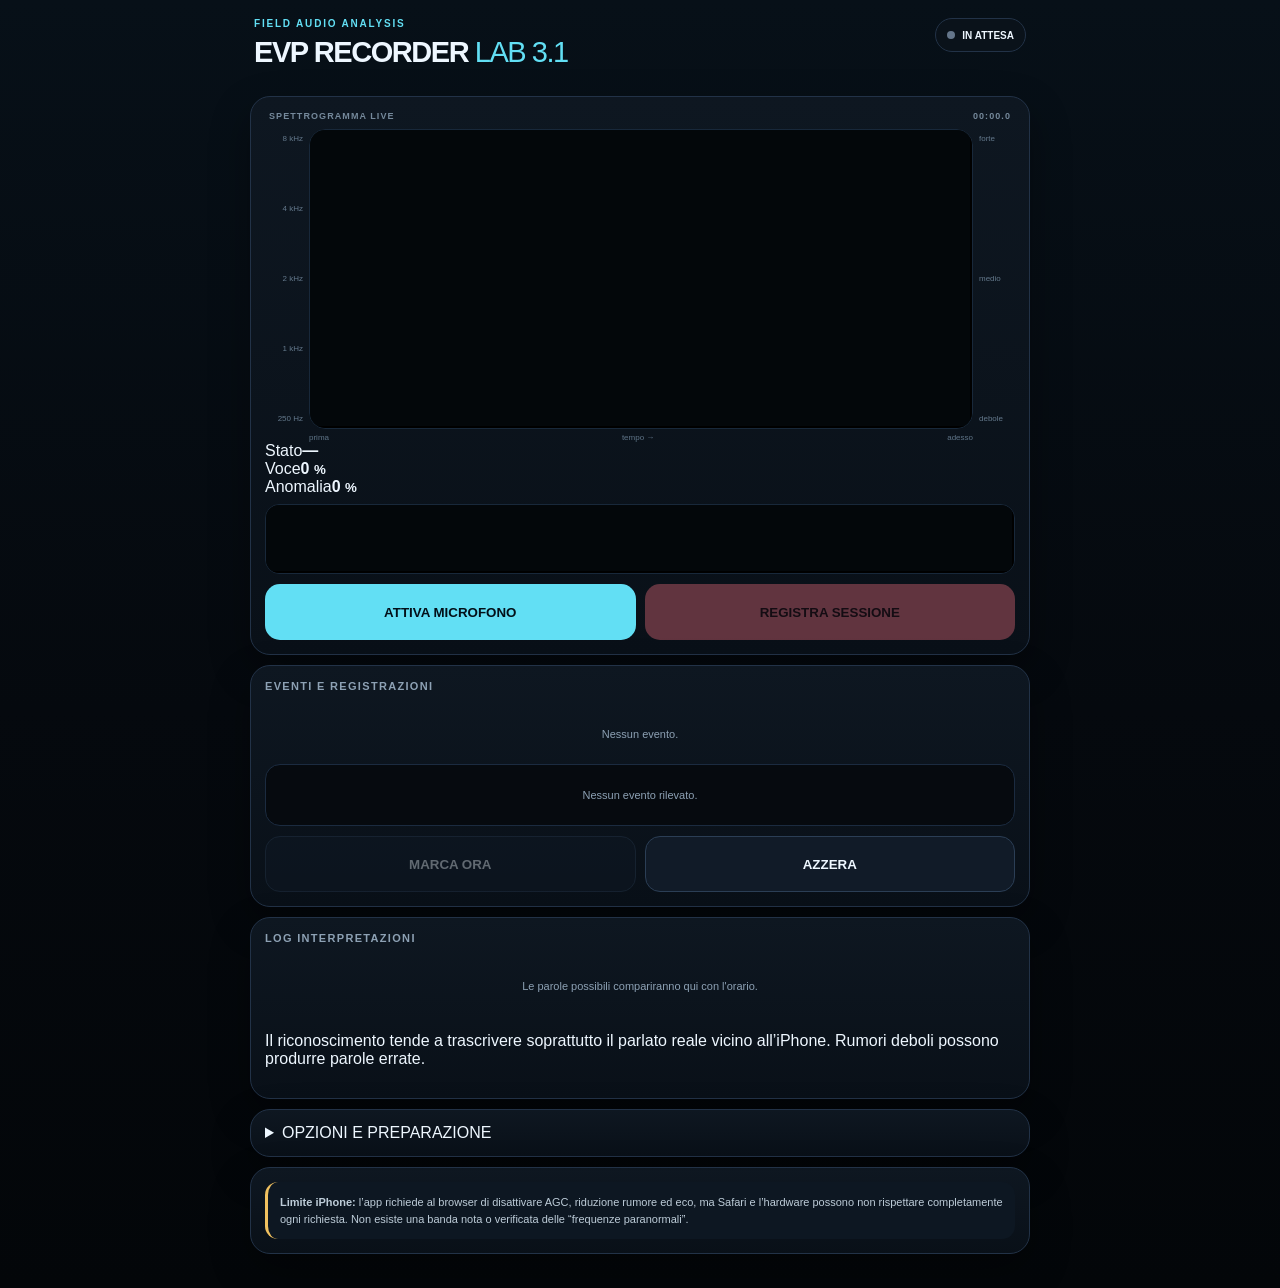
==== commit 1c82dbff: "Reorganize EVP Lab for compact iPhone workflow" ====
--- a/index.html
+++ b/index.html
@@ -1 +1 @@
-<!doctype html><html lang="it"><head><meta charset="utf-8"><meta name="viewport" content="width=device-width,initial-scale=1,viewport-fit=cover,user-scalable=no"><meta name="theme-color" content="#071018"><meta name="apple-mobile-web-app-capable" content="yes"><meta name="apple-mobile-web-app-status-bar-style" content="black-translucent"><title>EVP Recorder Lab 3.0</title><link rel="manifest" href="manifest.webmanifest"><link rel="stylesheet" href="style.css?v=30"></head><body><main class="app"><header><div><div class="eyebrow">FIELD AUDIO ANALYSIS</div><h1>EVP RECORDER <em>LAB 3.0</em></h1><p class="sub">Registrazione WAV delle clip, calibrazione ambientale e revisione degli eventi acustici.</p></div><div id="status" class="status"><span class="dot"></span><span id="statusText">IN ATTESA</span></div></header><section class="card setup-card"><div class="title">Preparazione sessione</div><div class="setup-grid"><div><span>Sorgente</span><strong id="sourceName">Microfono non attivo</strong></div><div><span>Formato clip</span><strong>WAV PCM 16-bit</strong></div><div><span>Campionamento</span><strong id="sampleRate">—</strong></div><div><span>Processamento richiesto</span><strong>AGC / NR / Echo OFF</strong></div></div><button id="calibrate" class="btn secondary full" disabled>CALIBRA AMBIENTE — 30 S</button><div class="calibration"><div><span id="calibrationText">Calibrazione non eseguita</span><b id="calibrationTimer">—</b></div><div class="progress"><i id="calibrationBar"></i></div><small>Non parlare e non muovere il telefono. Il profilo diventa il riferimento della sessione.</small></div></section><section class="card recorder-card"><div class="screen-label"><span>SPETTROGRAMMA LIVE</span><span id="elapsed">00:00.0</span></div><div class="spectrogram-grid"><div class="hz-axis left"><span>8 kHz</span><span>4 kHz</span><span>2 kHz</span><span>1 kHz</span><span>250 Hz</span></div><div class="spectrogram-wrap"><canvas id="spectrum"></canvas><div id="markerLayer" class="marker-layer"></div><div id="wordOverlay" class="word-overlay hidden"><small>PAROLA POSSIBILE</small><strong id="wordLive">—</strong><span id="wordConfidence"></span></div></div><div class="db-axis"><span>forte</span><span>medio</span><span>debole</span></div></div><div class="time-axis"><span>prima</span><span>tempo →</span><span>adesso</span></div><canvas id="wave"></canvas><div class="legend"><span><i class="normal"></i>ambiente</span><span><i class="voice"></i>possibile voce</span><span><i class="anomaly"></i>evento anomalo</span><span><i class="impulse"></i>colpo/urto</span></div><div class="analysis-grid"><div class="metric state"><span>Classificazione</span><strong id="analysisState">—</strong></div><div class="metric"><span>Rumore fondo</span><strong id="noiseFloor">— <small>dBFS</small></strong></div><div class="metric"><span>Energia vocale</span><strong id="voiceEnergy">0 <small>%</small></strong></div><div class="metric"><span>Anomalia</span><strong id="anomalyScore">0 <small>%</small></strong></div><div class="metric"><span>Rapporto S/N</span><strong id="snr">— <small>dB</small></strong></div><div class="metric"><span>Picco dominante</span><strong id="peak">— <small>Hz</small></strong></div></div><div class="buttons"><button id="start" class="btn">ATTIVA MICROFONO</button><button id="record" class="btn record" disabled>REGISTRA SESSIONE</button></div></section><section class="card"><div class="title">Rilevamento automatico</div><div class="setting-block"><div class="row"><div class="copy"><b>Clip automatiche WAV</b><small>Salva circa 4 secondi prima e 5 secondi dopo un evento classificato.</small></div><label class="switch"><input id="autoClip" type="checkbox" checked><span class="slider"></span></label></div></div><div class="setting-block"><div class="control-head"><span>Soglia minima</span><b id="thresholdLabel">−62 dB</b></div><input id="threshold" type="range" min="-78" max="-30" value="-62"><p>Verso −78 dB considera segnali più deboli, ma aumenta i falsi positivi.</p></div><div class="setting-block"><div class="control-head"><span>Sensibilità anomalie</span><b id="sensitivityLabel">58%</b></div><input id="sensitivity" type="range" min="25" max="90" value="58"><p>Combina variazione spettrale, durata, energia vocale e confronto col profilo ambiente. Un colpo isolato viene declassato.</p></div><div class="setting-block"><div class="row"><div class="copy"><b>Parole nello spettrogramma</b><small>Usa il riconoscimento vocale di Safari, quando disponibile.</small></div><label class="switch"><input id="wordsEnabled" type="checkbox" checked><span class="slider"></span></label></div><button id="wordsButton" class="btn secondary full">AVVIA INTERPRETAZIONE PAROLE</button><p id="wordsHelp">La parola è un’ipotesi automatica e può derivare da rumore o pareidolia.</p></div><div class="setting-block"><div class="row"><div class="copy"><b>Monitor filtrato</b><small>Riascolto live; usare esclusivamente con cuffie.</small></div><label class="switch"><input id="monitor" type="checkbox"><span class="slider"></span></label></div></div></section><section class="card"><div class="title">Timeline eventi</div><div id="timeline" class="timeline"><div class="empty">Nessun evento.</div></div></section><section class="card"><div class="title">Eventi e clip</div><div id="events" class="events"><div class="empty">Nessun evento rilevato.</div></div><audio id="clipPlayer" class="clip-player hidden" controls playsinline></audio><div class="downloads"><button id="mark" class="btn secondary" disabled>MARCA ORA</button><button id="clear" class="btn secondary">AZZERA</button></div><div id="downloads" class="downloads hidden"><button id="saveAudio" class="btn secondary">SALVA SESSIONE</button><button id="saveLog" class="btn secondary">SALVA LOG</button></div></section><section class="card disclaimer"><div class="note"><b>Interpretazione corretta:</b> l’app segnala caratteristiche compatibili con parlato, variazioni rispetto all’ambiente e rumori impulsivi. Non identifica presenze o origini paranormali.</div><div class="tech">Per una prova controllata: modalità aereo, non disturbare, telefono fermo, calibrazione e annotazione manuale di ogni rumore conosciuto.</div></section></main><script src="app-v30.js?v=30" defer></script></body></html>+<!doctype html><html lang="it"><head><meta charset="utf-8"><meta name="viewport" content="width=device-width,initial-scale=1,viewport-fit=cover,user-scalable=no"><meta name="theme-color" content="#071018"><meta name="apple-mobile-web-app-capable" content="yes"><meta name="apple-mobile-web-app-status-bar-style" content="black-translucent"><title>EVP Recorder Lab 3.1</title><link rel="manifest" href="manifest.webmanifest"><link rel="stylesheet" href="style.css?v=31"></head><body><main class="app"><header><div><div class="eyebrow">FIELD AUDIO ANALYSIS</div><h1>EVP RECORDER <em>LAB 3.1</em></h1></div><div id="status" class="status"><span class="dot"></span><span id="statusText">IN ATTESA</span></div></header><section class="card recorder-card"><div class="screen-label"><span>SPETTROGRAMMA LIVE</span><span id="elapsed">00:00.0</span></div><div class="spectrogram-grid"><div class="hz-axis left"><span>8 kHz</span><span>4 kHz</span><span>2 kHz</span><span>1 kHz</span><span>250 Hz</span></div><div class="spectrogram-wrap"><canvas id="spectrum"></canvas><div id="markerLayer" class="marker-layer"></div><div id="wordOverlay" class="word-overlay hidden"><small>INTERPRETAZIONE LIVE</small><strong id="wordLive">—</strong><span id="wordConfidence"></span></div></div><div class="db-axis"><span>forte</span><span>medio</span><span>debole</span></div></div><div class="time-axis"><span>prima</span><span>tempo →</span><span>adesso</span></div><div class="live-strip"><div><span>Stato</span><strong id="analysisState">—</strong></div><div><span>Voce</span><strong id="voiceEnergy">0 <small>%</small></strong></div><div><span>Anomalia</span><strong id="anomalyScore">0 <small>%</small></strong></div></div><canvas id="wave"></canvas><div class="buttons"><button id="start" class="btn">ATTIVA MICROFONO</button><button id="record" class="btn record" disabled>REGISTRA SESSIONE</button></div></section><section class="card compact-results"><div class="title">Eventi e registrazioni</div><div id="timeline" class="timeline"><div class="empty">Nessun evento.</div></div><div id="events" class="events"><div class="empty">Nessun evento rilevato.</div></div><audio id="clipPlayer" class="clip-player hidden" controls playsinline></audio><div class="downloads"><button id="mark" class="btn secondary" disabled>MARCA ORA</button><button id="clear" class="btn secondary">AZZERA</button></div><div id="downloads" class="downloads hidden"><button id="saveAudio" class="btn secondary">SALVA SESSIONE</button><button id="saveLog" class="btn secondary">SALVA LOG</button></div></section><section class="card"><div class="title">Log interpretazioni</div><div id="translationLog" class="translation-log"><div class="empty">Le parole possibili compariranno qui con l'orario.</div></div><p class="micro-note">Il riconoscimento tende a trascrivere soprattutto il parlato reale vicino all’iPhone. Rumori deboli possono produrre parole errate.</p></section><details class="card options-card"><summary>OPZIONI E PREPARAZIONE</summary><div class="options-body"><div class="setup-grid"><div><span>Sorgente</span><strong id="sourceName">Microfono non attivo</strong></div><div><span>Campionamento</span><strong id="sampleRate">—</strong></div><div><span>Formato clip</span><strong>WAV PCM 16-bit</strong></div><div><span>Richiesta audio</span><strong>AGC / NR / Echo OFF</strong></div></div><button id="calibrate" class="btn secondary full" disabled>CALIBRA AMBIENTE — 30 S</button><div class="calibration"><div><span id="calibrationText">Calibrazione non eseguita</span><b id="calibrationTimer">—</b></div><div class="progress"><i id="calibrationBar"></i></div><small>Non parlare e non muovere il telefono durante la calibrazione.</small></div><div class="technical-grid"><div><span>Rumore fondo</span><strong id="noiseFloor">— <small>dBFS</small></strong></div><div><span>Rapporto S/N</span><strong id="snr">— <small>dB</small></strong></div><div><span>Picco dominante</span><strong id="peak">— <small>Hz</small></strong></div></div><div class="setting-block"><div class="row"><div class="copy"><b>Clip automatiche WAV</b><small>Conserva circa 4 secondi prima e 5 dopo l’evento.</small></div><label class="switch"><input id="autoClip" type="checkbox" checked><span class="slider"></span></label></div></div><div class="setting-block"><div class="control-head"><span>Soglia minima</span><b id="thresholdLabel">−62 dB</b></div><input id="threshold" type="range" min="-78" max="-30" value="-62"><p>Più bassa: segnali più deboli, ma più falsi positivi.</p></div><div class="setting-block"><div class="control-head"><span>Sensibilità anomalie</span><b id="sensitivityLabel">58%</b></div><input id="sensitivity" type="range" min="25" max="90" value="58"><p>Valuta forma spettrale, durata, energia vocale e differenza dal profilo ambiente.</p></div><div class="setting-block"><div class="row"><div class="copy"><b>Parole nello spettrogramma</b><small>Trascrizione sperimentale del motore vocale di Safari.</small></div><label class="switch"><input id="wordsEnabled" type="checkbox" checked><span class="slider"></span></label></div><button id="wordsButton" class="btn secondary full">AVVIA INTERPRETAZIONE PAROLE</button><p id="wordsHelp">Può interpretare erroneamente rumori casuali.</p></div><div class="setting-block"><div class="row"><div class="copy"><b>Monitor filtrato</b><small>Usare soltanto con cuffie.</small></div><label class="switch"><input id="monitor" type="checkbox"><span class="slider"></span></label></div></div></div></details><section class="card disclaimer"><div class="note"><b>Limite iPhone:</b> l’app richiede al browser di disattivare AGC, riduzione rumore ed eco, ma Safari e l’hardware possono non rispettare completamente ogni richiesta. Non esiste una banda nota o verificata delle “frequenze paranormali”.</div></section></main><script src="app-v30.js?v=30" defer></script><script src="app-ui31.js?v=31" defer></script></body></html>
--- a/style.css
+++ b/style.css
@@ -1,2 +1 @@
-:root{--bg:#05090e;--panel:#0c141d;--line:#223247;--text:#eef7ff;--muted:#8da1b4;--cyan:#62dff4;--green:#69d9a5;--amber:#f1c15f;--red:#ef6f7e}
-*{box-sizing:border-box;-webkit-tap-highlight-color:transparent}html,body{margin:0;min-height:100%;background:linear-gradient(180deg,#071018,#05090e 55%,#030609);color:var(--text);font-family:-apple-system,BlinkMacSystemFont,"SF Pro Display","Segoe UI",sans-serif}body{padding:env(safe-area-inset-top) 14px calc(24px + env(safe-area-inset-bottom))}.app{max-width:780px;margin:auto}header{display:flex;justify-content:space-between;gap:12px;padding:18px 4px 12px}.eyebrow{font-size:10px;letter-spacing:.18em;color:var(--cyan);font-weight:800}h1{font-size:29px;letter-spacing:-.05em;margin:7px 0 5px}h1 em{font-style:normal;color:var(--cyan);font-weight:400}.sub{font-size:12px;color:var(--muted);line-height:1.45;max-width:520px}.status{height:34px;padding:0 11px;border:1px solid var(--line);background:#0a121a;border-radius:999px;display:flex;align-items:center;gap:7px;font-size:10px;font-weight:800;white-space:nowrap}.dot{width:8px;height:8px;border-radius:50%;background:#64758a}.status.live .dot{background:var(--green)}.status.rec .dot{background:var(--red)}.card{margin:10px 0;padding:14px;border:1px solid var(--line);border-radius:20px;background:linear-gradient(180deg,#0e1721,#091018);box-shadow:0 16px 40px #0005}.screen-label{display:flex;justify-content:space-between;color:#75899b;font-size:9px;letter-spacing:.12em;font-weight:800;margin:0 4px 8px}.spectrogram-grid{display:grid;grid-template-columns:34px 1fr 42px;gap:6px;align-items:stretch}.spectrogram-wrap{position:relative;overflow:hidden;border-radius:16px;min-width:0}.spectrogram-wrap canvas{border-radius:16px}.db-axis,.hz-axis{display:flex;flex-direction:column;justify-content:space-between;color:#64798c;font-size:8px;padding:5px 0 6px}.db-axis{text-align:right}.hz-axis{text-align:left}.time-axis{display:flex;justify-content:space-between;margin:4px 48px 0 40px;color:#5f7487;font-size:8px}.marker-layer{position:absolute;inset:0;pointer-events:none;overflow:hidden}.marker{position:absolute;top:0;bottom:0;width:2px;background:var(--amber);box-shadow:0 0 10px #f1c15f99}.marker.voice{background:var(--green)}.marker.anomaly{background:var(--red);box-shadow:0 0 12px #ef6f7e99}.marker.impulse{background:#9caaba}.marker:after{content:attr(data-label);position:absolute;top:8px;right:4px;transform:translateX(100%);font-size:8px;font-weight:900;color:#071018;background:var(--amber);padding:3px 5px;border-radius:5px;white-space:nowrap}.marker.voice:after{background:var(--green)}.marker.anomaly:after{background:var(--red)}.marker.impulse:after{background:#9caaba}.word-overlay{position:absolute;left:10px;right:10px;bottom:10px;padding:9px 11px;background:#071018dd;border:1px solid #34506a;border-radius:12px;backdrop-filter:blur(10px)}.word-overlay small{display:block;color:var(--muted);font-size:8px;letter-spacing:.12em}.word-overlay strong{display:block;font-size:20px;margin-top:2px}.word-overlay span{font-size:9px;color:var(--cyan)}canvas{width:100%;display:block;background:#03070a;border:1px solid #18283a}#spectrum{height:300px}#wave{height:70px;margin-top:8px;border-radius:14px}.legend{display:flex;gap:14px;flex-wrap:wrap;margin:9px 2px 0;color:var(--muted);font-size:9px}.legend span{display:flex;align-items:center;gap:5px}.legend i{display:inline-block;width:9px;height:9px;border-radius:50%}.legend .normal{background:#73899c}.legend .voice{background:var(--green)}.legend .anomaly{background:var(--red)}.analysis-grid{display:grid;grid-template-columns:repeat(3,1fr);gap:8px;margin-top:10px}.metric{background:#0d1721;border:1px solid #1e3042;border-radius:14px;padding:10px;min-width:0}.metric.state{grid-column:1/-1}.metric span{font-size:9px;color:var(--muted);letter-spacing:.07em;text-transform:uppercase;display:block}.metric strong{font-size:16px;display:block;margin-top:4px;white-space:nowrap;overflow:hidden;text-overflow:ellipsis}.metric small{font-size:9px;color:var(--muted)}.buttons,.downloads{display:grid;grid-template-columns:1fr 1fr;gap:9px;margin-top:10px}.btn{min-height:56px;border:0;border-radius:15px;padding:14px 8px;font-weight:900;background:var(--cyan);color:#031019;touch-action:manipulation}.btn.secondary{background:#111b28;color:var(--text);border:1px solid #2b3e55}.btn.record{background:var(--red);color:#26060b}.btn.stop{background:#211217;color:#ff9fad;border:1px solid #63313c}.btn.full{width:100%;margin-top:10px}.btn:disabled{opacity:.38}.title{font-size:11px;color:var(--muted);font-weight:900;letter-spacing:.12em;text-transform:uppercase;margin-bottom:12px}.setting-block{padding:12px 0;border-top:1px solid #19283a}.setting-block:first-of-type{border-top:0}.control-head{display:flex;justify-content:space-between;font-size:12px}.control-head b{color:var(--cyan)}input[type=range]{width:100%;height:30px;accent-color:var(--cyan)}.setting-block p,.setting-note{margin:4px 2px 0;color:var(--muted);font-size:10px;line-height:1.45}.row{display:flex;justify-content:space-between;gap:12px;align-items:center}.copy b{font-size:13px}.copy small{display:block;color:var(--muted);font-size:10px;line-height:1.35;margin-top:3px}.switch{position:relative;width:49px;height:29px;flex:none}.switch input{opacity:0}.slider{position:absolute;inset:0;background:#253449;border-radius:99px}.slider:before{content:"";position:absolute;width:23px;height:23px;left:3px;top:3px;background:white;border-radius:50%;transition:.2s}.switch input:checked+.slider{background:#21ad7c}.switch input:checked+.slider:before{transform:translateX(20px)}.events{max-height:330px;overflow:auto;border:1px solid #1b2b40;border-radius:15px;background:#060a0f}.event{display:grid;grid-template-columns:58px 1fr auto;gap:8px;padding:11px;border-bottom:1px solid #142136;align-items:center;font-size:11px}.event time{color:var(--cyan);font-variant-numeric:tabular-nums}.event small{color:var(--muted)}.event-actions{display:flex;gap:5px;align-items:center}.event button{min-height:36px;border:1px solid #31455d;background:#101b27;color:var(--text);border-radius:10px;font-size:10px;font-weight:800}.badge{font-size:8px;padding:4px 6px;border-radius:99px;background:#1a293b;color:var(--amber)}.badge.voice{color:var(--green)}.badge.anomaly{color:var(--red)}.badge.impulse{color:#aebdca}.clip-player{width:100%;margin-top:10px}.empty{text-align:center;color:var(--muted);padding:24px;font-size:11px}.note{font-size:11px;color:#bdccd8;line-height:1.5;background:#0d1722;border-left:3px solid var(--amber);padding:12px;border-radius:13px}.tech{font-size:10px;color:#758ba1;line-height:1.45;margin:12px 3px}.hidden{display:none!important}@media(max-width:520px){header{align-items:flex-start}.status{margin-top:4px}.analysis-grid{grid-template-columns:1fr 1fr}.metric.state{grid-column:1/-1}#spectrum{height:285px}.spectrogram-grid{grid-template-columns:28px 1fr 36px}.event{grid-template-columns:52px 1fr}.event-actions{grid-column:1/-1;justify-content:flex-end}}@media(max-width:370px){h1{font-size:25px}.status{font-size:8px;padding:0 8px}.card{padding:12px}.buttons,.downloads{gap:7px}#spectrum{height:250px}}+:root{--bg:#05090e;--panel:#0c141d;--line:#223247;--text:#eef7ff;--muted:#8da1b4;--cyan:#62dff4;--green:#69d9a5;--amber:#f1c15f;--red:#ef6f7e;--slate:#aebdca}*{box-sizing:border-box;-webkit-tap-highlight-color:transparent}html,body{margin:0;min-height:100%;background:linear-gradient(180deg,#071018,#05090e 55%,#030609);color:var(--text);font-family:-apple-system,BlinkMacSystemFont,"SF Pro Display","Segoe UI",sans-serif}body{padding:env(safe-area-inset-top) 14px calc(24px + env(safe-area-inset-bottom))}.app{max-width:780px;margin:auto}header{display:flex;justify-content:space-between;gap:12px;padding:18px 4px 12px}.eyebrow{font-size:10px;letter-spacing:.18em;color:var(--cyan);font-weight:800}h1{font-size:29px;letter-spacing:-.05em;margin:7px 0 5px}h1 em{font-style:normal;color:var(--cyan);font-weight:400}.sub{font-size:12px;color:var(--muted);line-height:1.45;max-width:520px;margin:0}.status{height:34px;padding:0 11px;border:1px solid var(--line);background:#0a121a;border-radius:999px;display:flex;align-items:center;gap:7px;font-size:10px;font-weight:800;white-space:nowrap}.dot{width:8px;height:8px;border-radius:50%;background:#64758a}.status.live .dot{background:var(--green)}.status.rec .dot{background:var(--red)}.card{margin:10px 0;padding:14px;border:1px solid var(--line);border-radius:20px;background:linear-gradient(180deg,#0e1721,#091018);box-shadow:0 16px 40px #0005}.title{font-size:11px;color:var(--muted);font-weight:900;letter-spacing:.12em;text-transform:uppercase;margin-bottom:12px}.setup-grid{display:grid;grid-template-columns:1fr 1fr;gap:8px}.setup-grid>div,.metric{background:#0d1721;border:1px solid #1e3042;border-radius:14px;padding:10px;min-width:0}.setup-grid span,.metric span{font-size:9px;color:var(--muted);letter-spacing:.07em;text-transform:uppercase;display:block}.setup-grid strong,.metric strong{font-size:14px;display:block;margin-top:4px}.calibration{margin-top:10px;padding:12px;border:1px solid #1e3042;border-radius:14px;background:#09111a}.calibration>div:first-child{display:flex;justify-content:space-between;gap:10px;font-size:11px}.calibration small{display:block;color:var(--muted);font-size:9px;line-height:1.45;margin-top:7px}.progress{height:7px;background:#111d29;border-radius:99px;overflow:hidden;margin-top:9px}.progress i{display:block;height:100%;width:0;background:var(--cyan)}.screen-label{display:flex;justify-content:space-between;color:#75899b;font-size:9px;letter-spacing:.12em;font-weight:800;margin:0 4px 8px}.spectrogram-grid{display:grid;grid-template-columns:38px 1fr 36px;gap:6px;align-items:stretch}.spectrogram-wrap{position:relative;overflow:hidden;border-radius:16px;min-width:0}.hz-axis,.db-axis{display:flex;flex-direction:column;justify-content:space-between;color:#64798c;font-size:8px;padding:5px 0 6px}.hz-axis{text-align:right}.db-axis{text-align:left}.time-axis{display:flex;justify-content:space-between;margin:4px 42px 0 44px;color:#5f7487;font-size:8px}.marker-layer{position:absolute;inset:0;pointer-events:none;overflow:hidden}.marker{position:absolute;top:0;bottom:0;width:2px;background:var(--amber);box-shadow:0 0 10px #f1c15f99}.marker.voice{background:var(--green)}.marker.anomaly{background:var(--red);box-shadow:0 0 12px #ef6f7e99}.marker.impulse{background:var(--slate)}.marker.manual{background:var(--amber)}.marker:after{content:attr(data-label);position:absolute;top:8px;right:4px;transform:translateX(100%);font-size:8px;font-weight:900;color:#071018;background:var(--amber);padding:3px 5px;border-radius:5px;white-space:nowrap}.marker.voice:after{background:var(--green)}.marker.anomaly:after{background:var(--red)}.marker.impulse:after{background:var(--slate)}.word-overlay{position:absolute;left:10px;right:10px;bottom:10px;padding:9px 11px;background:#071018e8;border:1px solid #34506a;border-radius:12px;backdrop-filter:blur(10px)}.word-overlay small{display:block;color:var(--muted);font-size:8px;letter-spacing:.12em}.word-overlay strong{display:block;font-size:20px;margin-top:2px}.word-overlay span{font-size:9px;color:var(--cyan)}canvas{width:100%;display:block;background:#03070a;border:1px solid #18283a}#spectrum{height:300px;border-radius:16px}#wave{height:70px;margin-top:8px;border-radius:14px}.legend{display:flex;gap:14px;flex-wrap:wrap;margin:9px 2px 0;color:var(--muted);font-size:9px}.legend span{display:flex;align-items:center;gap:5px}.legend i{display:inline-block;width:9px;height:9px;border-radius:50%}.legend .normal{background:#73899c}.legend .voice{background:var(--green)}.legend .anomaly{background:var(--red)}.legend .impulse{background:var(--slate)}.analysis-grid{display:grid;grid-template-columns:repeat(3,1fr);gap:8px;margin-top:10px}.metric.state{grid-column:1/-1}.metric strong{font-size:16px;white-space:nowrap;overflow:hidden;text-overflow:ellipsis}.metric small{font-size:9px;color:var(--muted)}.buttons,.downloads{display:grid;grid-template-columns:1fr 1fr;gap:9px;margin-top:10px}.btn{min-height:56px;border:0;border-radius:15px;padding:14px 8px;font-weight:900;background:var(--cyan);color:#031019;touch-action:manipulation}.btn.secondary{background:#111b28;color:var(--text);border:1px solid #2b3e55}.btn.record{background:var(--red);color:#26060b}.btn.stop{background:#211217;color:#ff9fad;border:1px solid #63313c}.btn.full{width:100%;margin-top:10px}.btn:disabled{opacity:.38}.setting-block{padding:12px 0;border-top:1px solid #19283a}.setting-block:first-of-type{border-top:0}.control-head{display:flex;justify-content:space-between;font-size:12px}.control-head b{color:var(--cyan)}input[type=range]{width:100%;height:30px;accent-color:var(--cyan)}.setting-block p,#wordsHelp{margin:4px 2px 0;color:var(--muted);font-size:10px;line-height:1.45}.row{display:flex;justify-content:space-between;gap:12px;align-items:center}.copy b{font-size:13px}.copy small{display:block;color:var(--muted);font-size:10px;line-height:1.35;margin-top:3px}.switch{position:relative;width:49px;height:29px;flex:none}.switch input{opacity:0}.slider{position:absolute;inset:0;background:#253449;border-radius:99px}.slider:before{content:"";position:absolute;width:23px;height:23px;left:3px;top:3px;background:white;border-radius:50%;transition:.2s}.switch input:checked+.slider{background:#21ad7c}.switch input:checked+.slider:before{transform:translateX(20px)}.timeline{display:grid;gap:7px}.timeline-item{position:relative;display:grid;grid-template-columns:58px 1fr;gap:8px;text-align:left;padding:10px 10px 14px;border:1px solid #23364b;background:#0a121a;color:var(--text);border-radius:12px;overflow:hidden}.timeline-item time{color:var(--cyan);font-variant-numeric:tabular-nums}.timeline-item span{font-size:11px;font-weight:800}.timeline-item i{position:absolute;left:0;bottom:0;height:4px;background:var(--amber)}.timeline-item.voice i{background:var(--green)}.timeline-item.anomaly i{background:var(--red)}.timeline-item.impulse i{background:var(--slate)}.events{max-height:390px;overflow:auto;border:1px solid #1b2b40;border-radius:15px;background:#060a0f}.event{display:grid;grid-template-columns:58px 1fr auto;gap:8px;padding:11px;border-bottom:1px solid #142136;align-items:center;font-size:11px}.event time{color:var(--cyan);font-variant-numeric:tabular-nums}.event small{display:block;color:var(--muted);line-height:1.4;margin-top:3px}.event-actions{display:flex;gap:5px;align-items:center}.event button{min-height:36px;border:1px solid #31455d;background:#101b27;color:var(--text);border-radius:10px;font-size:10px;font-weight:800}.badge{font-size:8px;padding:4px 6px;border-radius:99px;background:#1a293b;color:var(--amber)}.badge.voice{color:var(--green)}.badge.anomaly{color:var(--red)}.badge.impulse{color:var(--slate)}.clip-player{width:100%;margin-top:10px}.empty{text-align:center;color:var(--muted);padding:24px;font-size:11px}.note{font-size:11px;color:#bdccd8;line-height:1.5;background:#0d1722;border-left:3px solid var(--amber);padding:12px;border-radius:13px}.tech{font-size:10px;color:#758ba1;line-height:1.45;margin:12px 3px}.hidden{display:none!important}@media(max-width:520px){header{align-items:flex-start}.status{margin-top:4px}.setup-grid,.analysis-grid{grid-template-columns:1fr 1fr}.metric.state{grid-column:1/-1}#spectrum{height:285px}.spectrogram-grid{grid-template-columns:32px 1fr 30px}.event{grid-template-columns:52px 1fr}.event-actions{grid-column:1/-1;justify-content:flex-end}}@media(max-width:370px){h1{font-size:25px}.status{font-size:8px;padding:0 8px}.card{padding:12px}.buttons,.downloads{gap:7px}#spectrum{height:250px}}
